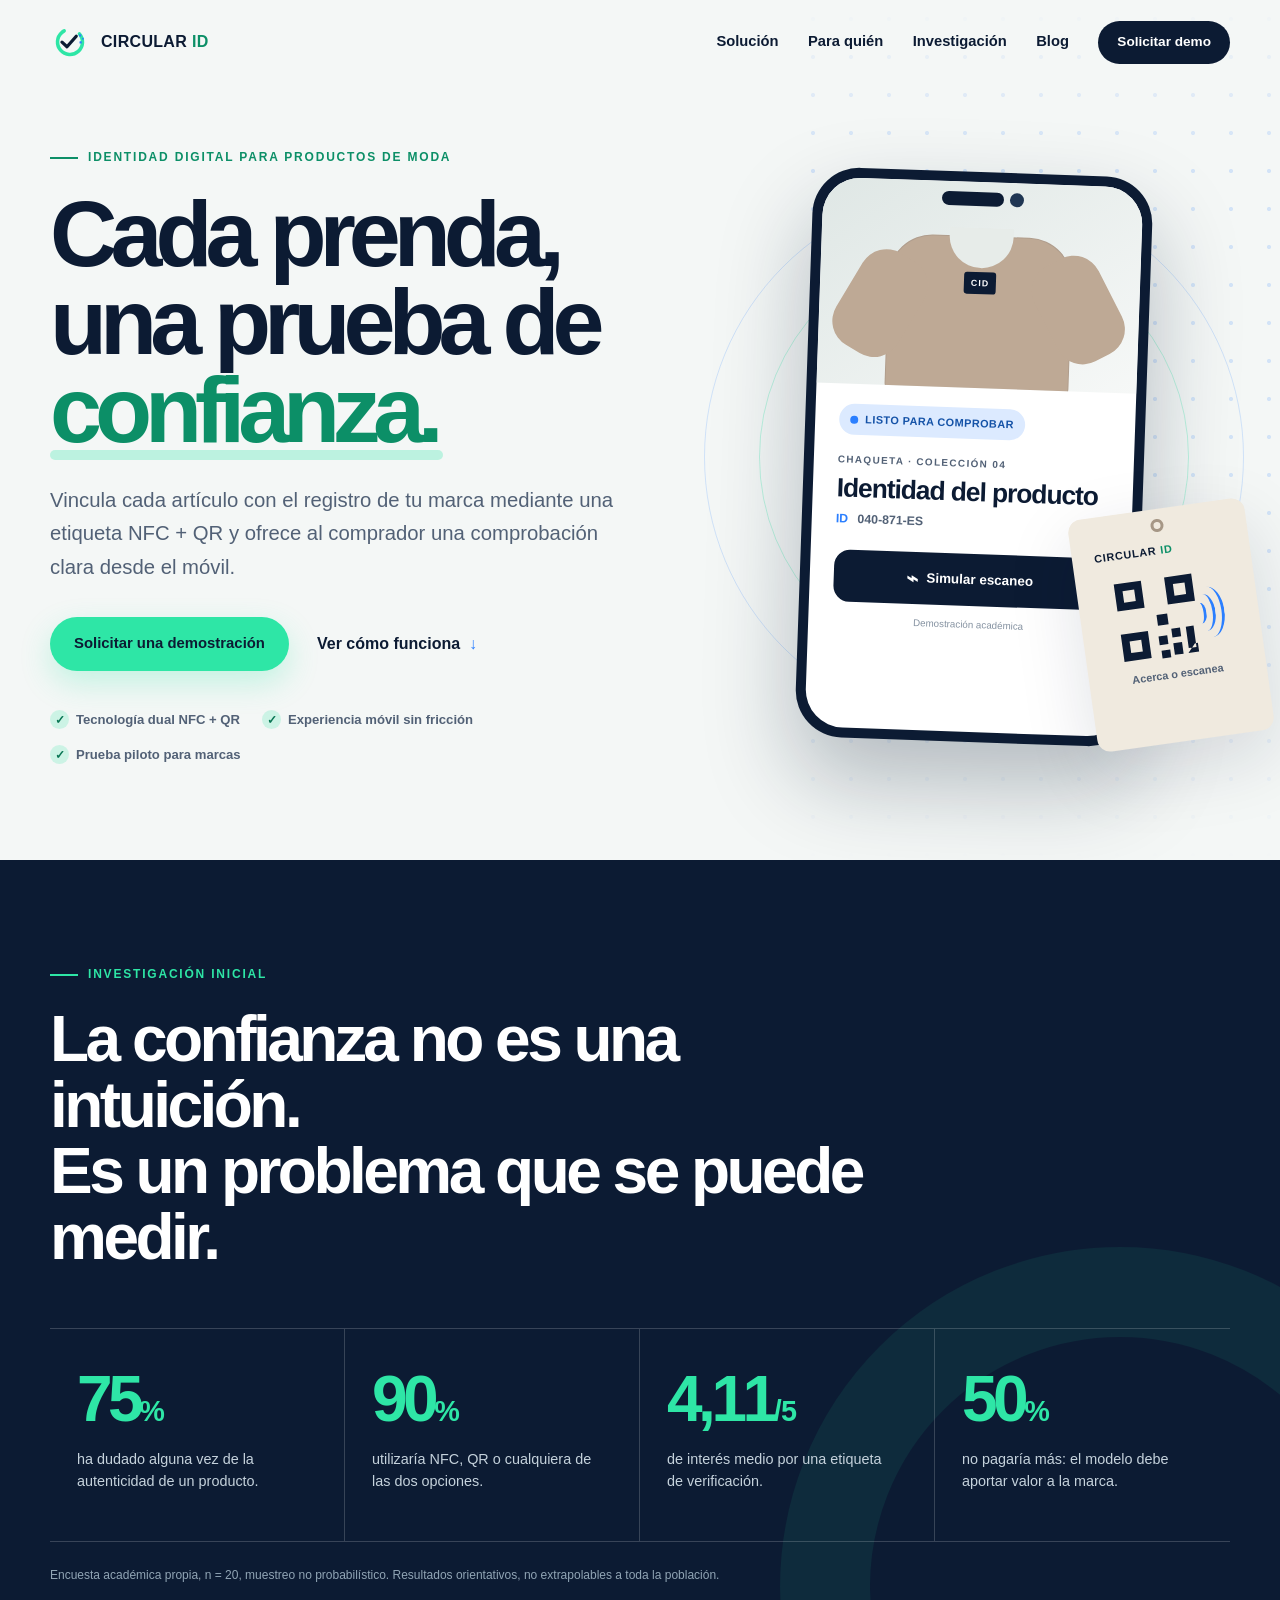
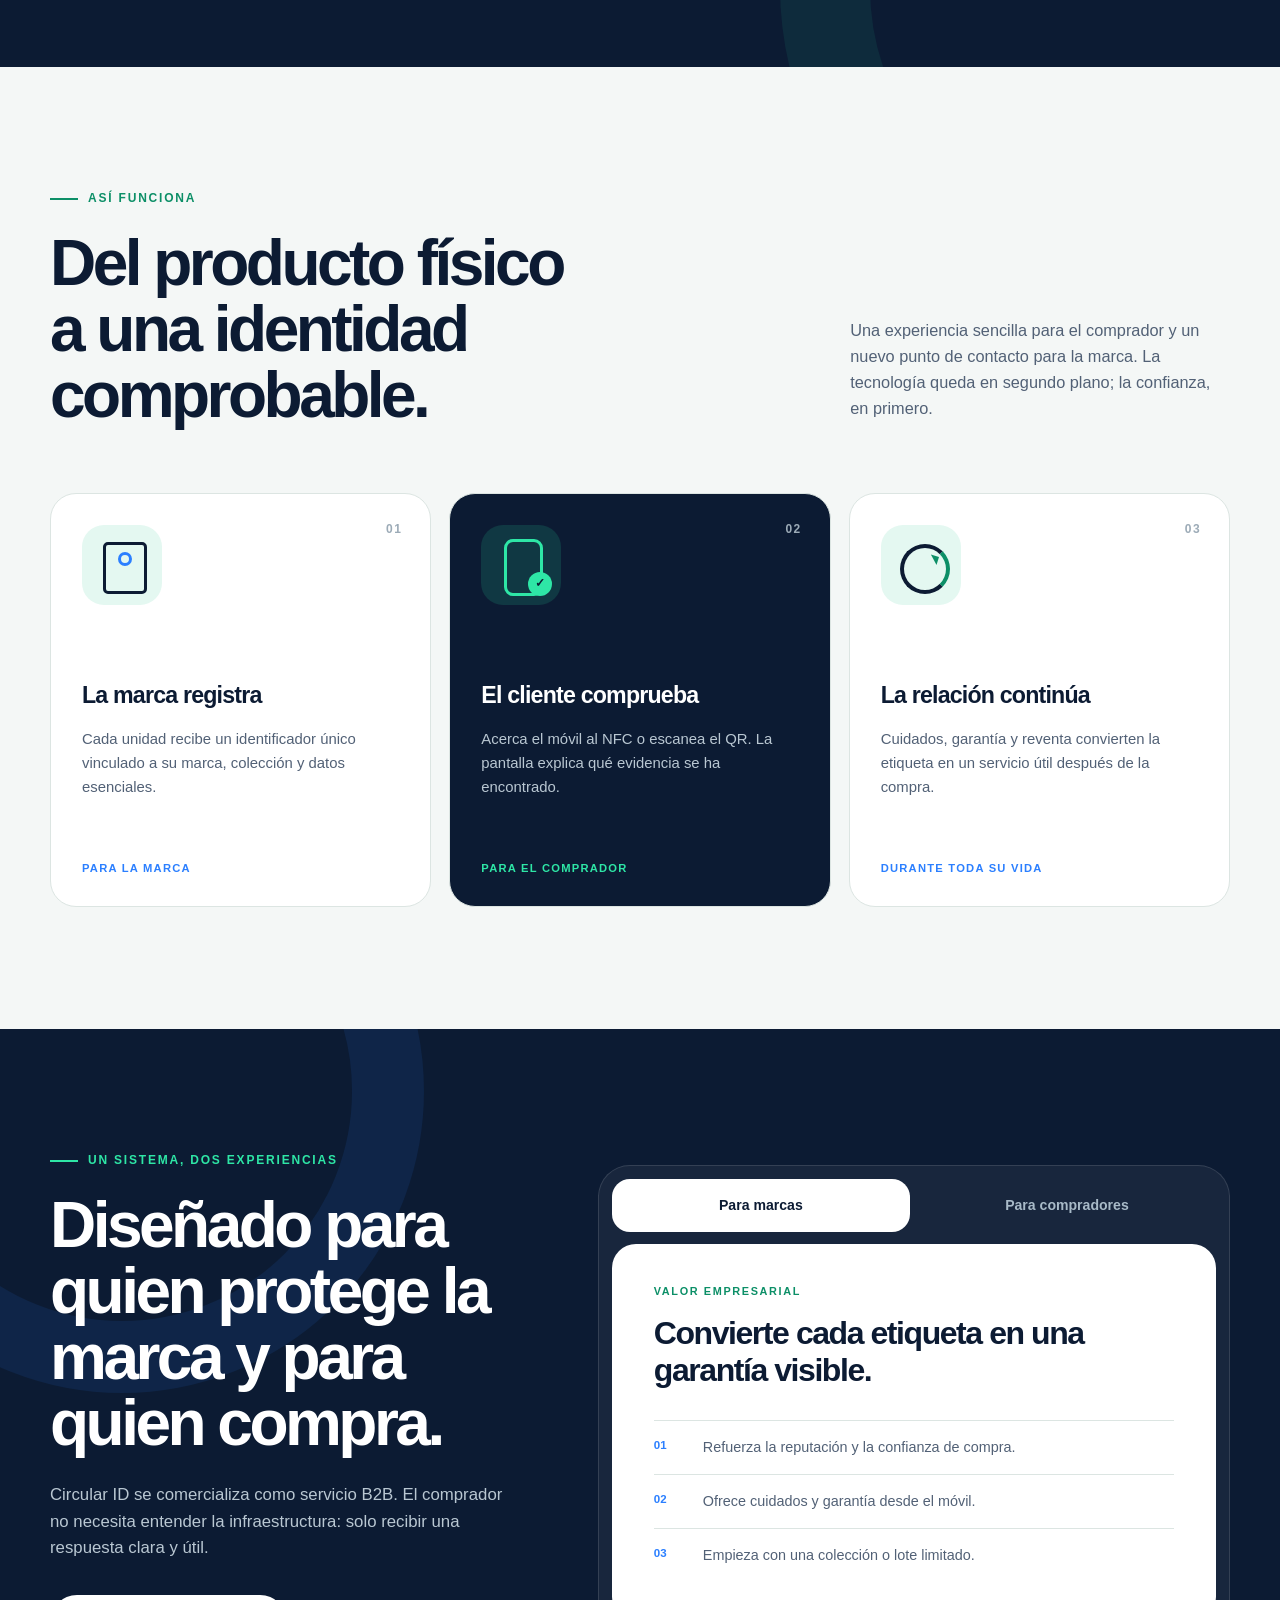
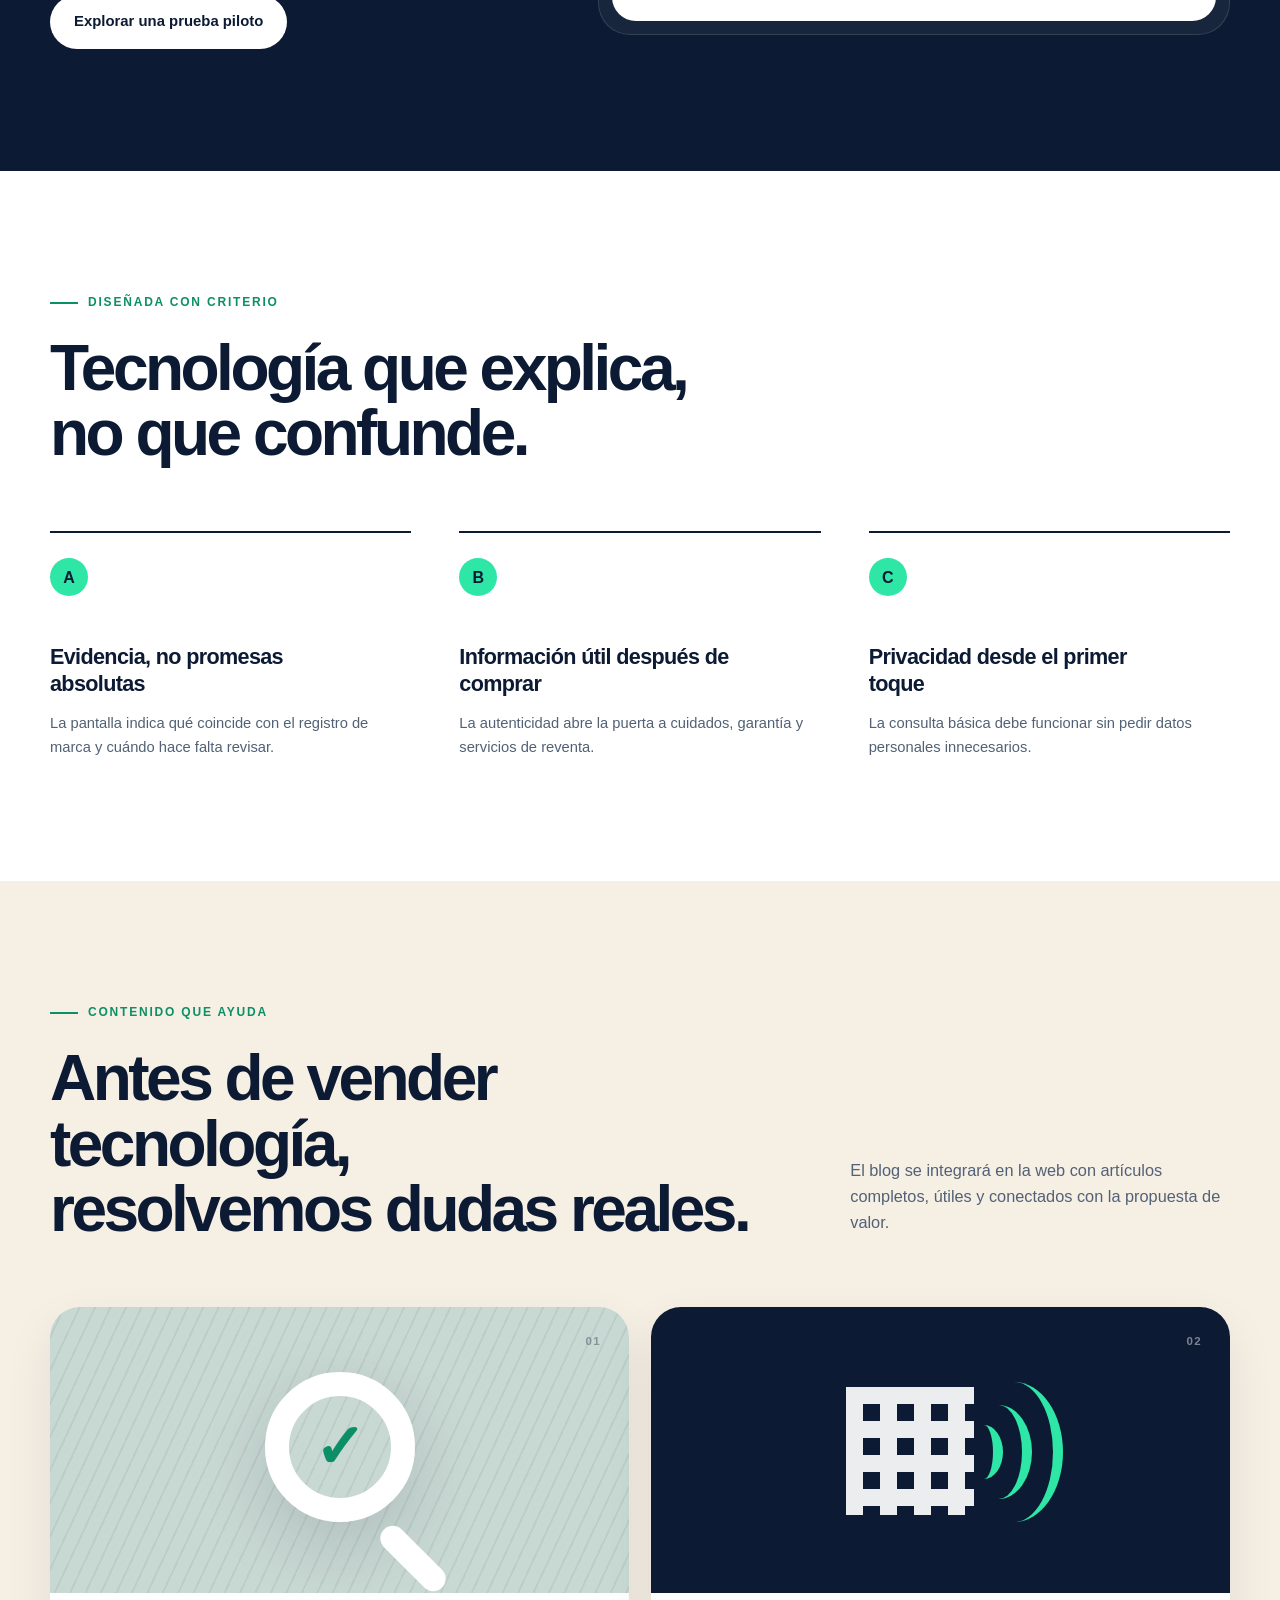
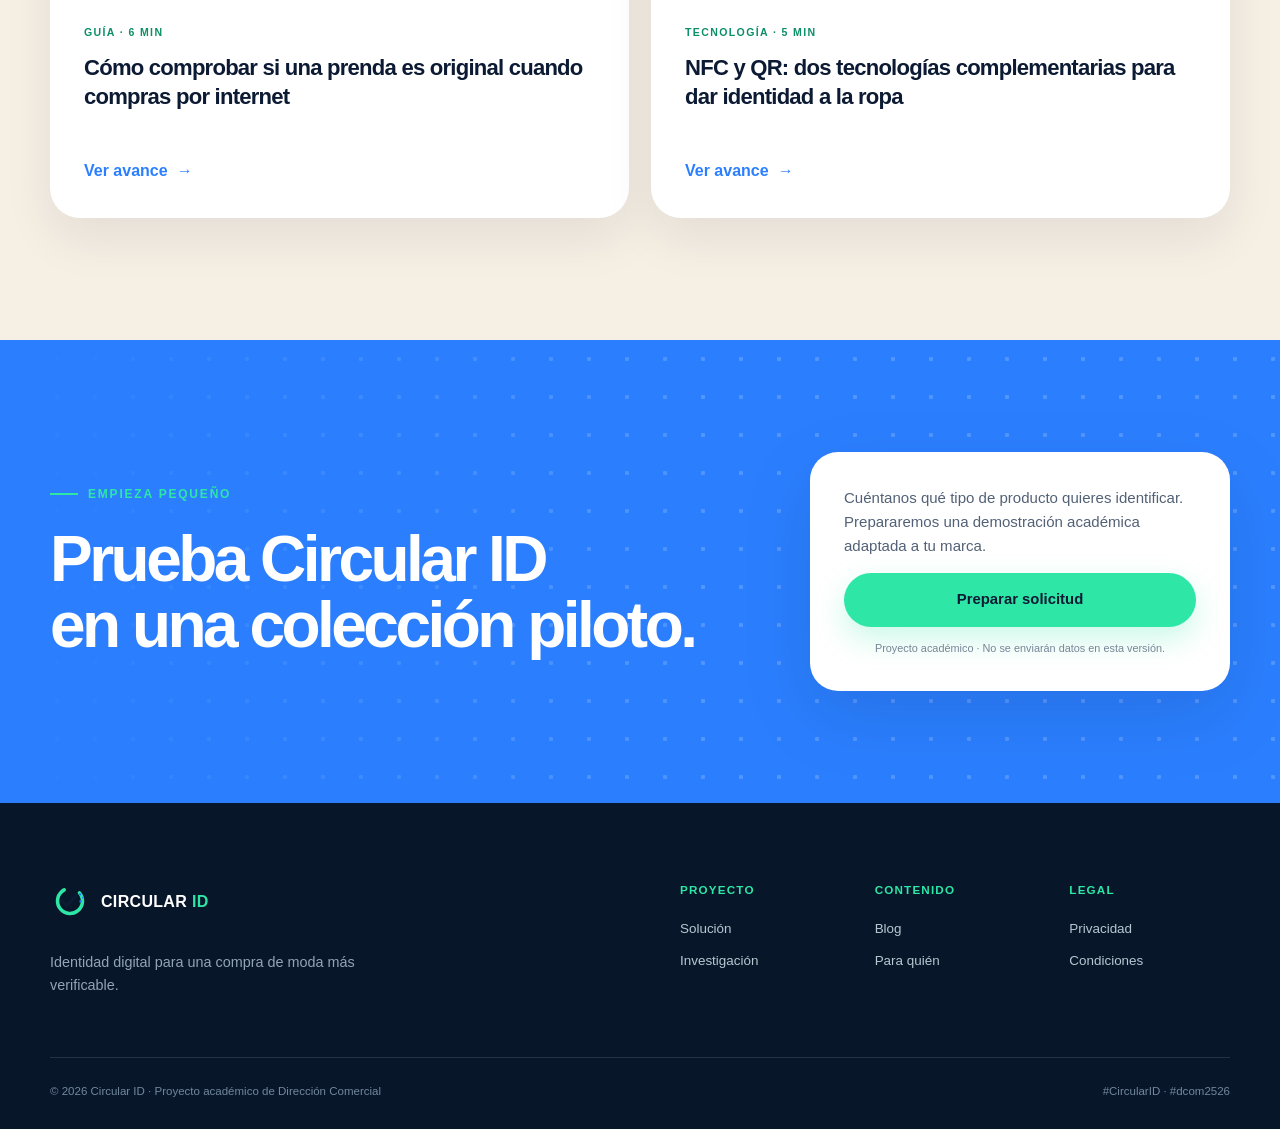
==== web/index.html @ 1c941f92 "Diseñar la primera portada responsive de Circular ID" ====
<!doctype html>
<html lang="es">
  <head>
    <meta charset="utf-8" />
    <meta name="viewport" content="width=device-width, initial-scale=1" />
    <meta
      name="description"
      content="Circular ID conecta cada prenda con el registro de su marca mediante una etiqueta NFC y QR. Una propuesta académica para verificar productos de moda."
    />
    <meta name="theme-color" content="#0c1b33" />
    <title>Circular ID | Cada prenda, una prueba de confianza</title>
    <script>document.documentElement.classList.add("has-js");</script>
    <link rel="icon" href="../assets/brand/simbolo-circular-id.svg" type="image/svg+xml" />
    <link rel="stylesheet" href="styles.css" />
    <script src="app.js" defer></script>
  </head>
  <body>
    <a class="skip-link" href="#contenido">Saltar al contenido</a>

    <header class="site-header" data-header>
      <div class="shell nav-shell">
        <a class="brand" href="#inicio" aria-label="Circular ID, volver al inicio">
          <img src="../assets/brand/simbolo-circular-id.svg" alt="" width="42" height="42" />
          <span class="brand-name">CIRCULAR <strong>ID</strong></span>
        </a>

        <button class="nav-toggle" type="button" aria-expanded="false" aria-controls="main-nav">
          <span class="sr-only">Abrir menú</span>
          <span></span><span></span><span></span>
        </button>

        <nav class="main-nav" id="main-nav" aria-label="Navegación principal">
          <a href="#solucion">Solución</a>
          <a href="#clientes">Para quién</a>
          <a href="#investigacion">Investigación</a>
          <a href="#blog">Blog</a>
          <a class="button button-small button-dark" href="#demo">Solicitar demo</a>
        </nav>
      </div>
    </header>

    <main id="contenido">
      <section class="hero" id="inicio">
        <div class="hero-grid"></div>
        <div class="shell hero-layout">
          <div class="hero-copy" data-reveal>
            <p class="eyebrow"><span></span> Identidad digital para productos de moda</p>
            <h1>Cada prenda,<br />una prueba de <em>confianza.</em></h1>
            <p class="hero-lead">
              Vincula cada artículo con el registro de tu marca mediante una etiqueta NFC + QR y ofrece al comprador una comprobación clara desde el móvil.
            </p>
            <div class="hero-actions">
              <a class="button button-primary" href="#demo">Solicitar una demostración</a>
              <a class="text-link" href="#solucion">Ver cómo funciona <span aria-hidden="true">↓</span></a>
            </div>
            <ul class="hero-points" aria-label="Ventajas principales">
              <li><span class="point-icon">✓</span> Tecnología dual NFC + QR</li>
              <li><span class="point-icon">✓</span> Experiencia móvil sin fricción</li>
              <li><span class="point-icon">✓</span> Prueba piloto para marcas</li>
            </ul>
          </div>

          <div class="hero-visual" data-reveal>
            <div class="orbit orbit-one"></div>
            <div class="orbit orbit-two"></div>

            <article class="phone" aria-label="Demostración de verificación de producto">
              <div class="phone-bar"><span></span><span></span></div>
              <div class="phone-screen">
                <div class="scan-state" data-scan-state="ready">
                  <div class="product-photo" aria-hidden="true">
                    <div class="shirt">
                      <span class="shirt-neck"></span>
                      <span class="shirt-label">CID</span>
                    </div>
                  </div>
                  <div class="status-pill"><i></i><span data-status-label>Listo para comprobar</span></div>
                  <p class="product-kicker">CHAQUETA · COLECCIÓN 04</p>
                  <h2>Identidad del producto</h2>
                  <div class="product-code"><span>ID</span> 040-871-ES</div>
                  <button class="scan-button" type="button" data-scan-button>
                    <span class="scan-icon" aria-hidden="true">⌁</span>
                    <span data-button-label>Simular escaneo</span>
                  </button>
                  <p class="demo-note">Demostración académica</p>
                </div>
              </div>
            </article>

            <div class="smart-tag" aria-hidden="true">
              <div class="tag-hole"></div>
              <div class="tag-brand">CIRCULAR <strong>ID</strong></div>
              <div class="tag-code">
                <svg viewBox="0 0 90 90" role="presentation">
                  <path d="M5 5h28v28H5zm8 8v12h12V13zm44-8h28v28H57zm8 8v12h12V13zM5 57h28v28H5zm8 8v12h12V65zm44-7h9v9h-9zm15 0h8v22h-8zm-15 15h9v12h-9zm14 12h11v-9H79zM44 42h11v11H44zm-1 22h9v9h-9zm1 15h9v8h-9z" />
                </svg>
                <div class="nfc-waves"><i></i><i></i><i></i></div>
              </div>
              <p>Acerca o escanea</p>
            </div>
          </div>
        </div>
      </section>

      <section class="evidence-strip" id="investigacion" aria-labelledby="evidence-title">
        <div class="shell">
          <div class="section-intro section-intro-light" data-reveal>
            <p class="eyebrow eyebrow-light"><span></span> Investigación inicial</p>
            <h2 id="evidence-title">La confianza no es una intuición.<br />Es un problema que se puede medir.</h2>
          </div>
          <div class="stat-grid">
            <article class="stat" data-reveal>
              <strong>75<span>%</span></strong>
              <p>ha dudado alguna vez de la autenticidad de un producto.</p>
            </article>
            <article class="stat" data-reveal>
              <strong>90<span>%</span></strong>
              <p>utilizaría NFC, QR o cualquiera de las dos opciones.</p>
            </article>
            <article class="stat" data-reveal>
              <strong>4,11<span>/5</span></strong>
              <p>de interés medio por una etiqueta de verificación.</p>
            </article>
            <article class="stat" data-reveal>
              <strong>50<span>%</span></strong>
              <p>no pagaría más: el modelo debe aportar valor a la marca.</p>
            </article>
          </div>
          <p class="research-note">
            Encuesta académica propia, n = 20, muestreo no probabilístico. Resultados orientativos, no extrapolables a toda la población.
          </p>
        </div>
      </section>

      <section class="section solution" id="solucion">
        <div class="shell">
          <div class="section-heading" data-reveal>
            <div>
              <p class="eyebrow"><span></span> Así funciona</p>
              <h2>Del producto físico<br />a una identidad comprobable.</h2>
            </div>
            <p>
              Una experiencia sencilla para el comprador y un nuevo punto de contacto para la marca. La tecnología queda en segundo plano; la confianza, en primero.
            </p>
          </div>

          <div class="steps">
            <article class="step-card" data-reveal>
              <div class="step-number">01</div>
              <div class="step-icon icon-label" aria-hidden="true"><i></i></div>
              <h3>La marca registra</h3>
              <p>Cada unidad recibe un identificador único vinculado a su marca, colección y datos esenciales.</p>
              <span class="step-audience">Para la marca</span>
            </article>
            <article class="step-card step-card-featured" data-reveal>
              <div class="step-number">02</div>
              <div class="step-icon icon-phone" aria-hidden="true"><i></i></div>
              <h3>El cliente comprueba</h3>
              <p>Acerca el móvil al NFC o escanea el QR. La pantalla explica qué evidencia se ha encontrado.</p>
              <span class="step-audience">Para el comprador</span>
            </article>
            <article class="step-card" data-reveal>
              <div class="step-number">03</div>
              <div class="step-icon icon-loop" aria-hidden="true"><i></i></div>
              <h3>La relación continúa</h3>
              <p>Cuidados, garantía y reventa convierten la etiqueta en un servicio útil después de la compra.</p>
              <span class="step-audience">Durante toda su vida</span>
            </article>
          </div>
        </div>
      </section>

      <section class="section audiences" id="clientes">
        <div class="shell audience-layout">
          <div class="audience-copy" data-reveal>
            <p class="eyebrow eyebrow-light"><span></span> Un sistema, dos experiencias</p>
            <h2>Diseñado para quien protege la marca y para quien compra.</h2>
            <p>
              Circular ID se comercializa como servicio B2B. El comprador no necesita entender la infraestructura: solo recibir una respuesta clara y útil.
            </p>
            <a class="button button-light" href="#demo">Explorar una prueba piloto</a>
          </div>

          <div class="audience-tabs" data-tabs data-reveal>
            <div class="tab-list" role="tablist" aria-label="Públicos de Circular ID">
              <button id="tab-brand" role="tab" aria-selected="true" aria-controls="panel-brand">Para marcas</button>
              <button id="tab-buyer" role="tab" aria-selected="false" aria-controls="panel-buyer">Para compradores</button>
            </div>
            <div class="tab-panel" id="panel-brand" role="tabpanel" aria-labelledby="tab-brand">
              <p class="panel-label">VALOR EMPRESARIAL</p>
              <h3>Convierte cada etiqueta en una garantía visible.</h3>
              <ul>
                <li><span>01</span> Refuerza la reputación y la confianza de compra.</li>
                <li><span>02</span> Ofrece cuidados y garantía desde el móvil.</li>
                <li><span>03</span> Empieza con una colección o lote limitado.</li>
              </ul>
            </div>
            <div class="tab-panel" id="panel-buyer" role="tabpanel" aria-labelledby="tab-buyer" hidden>
              <p class="panel-label">EXPERIENCIA DEL USUARIO</p>
              <h3>Comprueba antes de confiar.</h3>
              <ul>
                <li><span>01</span> Accede sin instalar una aplicación.</li>
                <li><span>02</span> Entiende qué registro se ha comprobado.</li>
                <li><span>03</span> Conserva cuidados y datos útiles del producto.</li>
              </ul>
            </div>
          </div>
        </div>
      </section>

      <section class="section principles">
        <div class="shell">
          <div class="section-heading compact" data-reveal>
            <div>
              <p class="eyebrow"><span></span> Diseñada con criterio</p>
              <h2>Tecnología que explica,<br />no que confunde.</h2>
            </div>
          </div>
          <div class="principle-grid">
            <article data-reveal>
              <div class="principle-mark">A</div>
              <h3>Evidencia, no promesas absolutas</h3>
              <p>La pantalla indica qué coincide con el registro de marca y cuándo hace falta revisar.</p>
            </article>
            <article data-reveal>
              <div class="principle-mark">B</div>
              <h3>Información útil después de comprar</h3>
              <p>La autenticidad abre la puerta a cuidados, garantía y servicios de reventa.</p>
            </article>
            <article data-reveal>
              <div class="principle-mark">C</div>
              <h3>Privacidad desde el primer toque</h3>
              <p>La consulta básica debe funcionar sin pedir datos personales innecesarios.</p>
            </article>
          </div>
        </div>
      </section>

      <section class="section blog-preview" id="blog">
        <div class="shell">
          <div class="section-heading" data-reveal>
            <div>
              <p class="eyebrow"><span></span> Contenido que ayuda</p>
              <h2>Antes de vender tecnología,<br />resolvemos dudas reales.</h2>
            </div>
            <p>El blog se integrará en la web con artículos completos, útiles y conectados con la propuesta de valor.</p>
          </div>

          <div class="article-grid">
            <article class="article-card article-card-one" data-reveal>
              <div class="article-art" aria-hidden="true">
                <div class="magnifier"></div>
                <div class="fabric-lines"></div>
                <span>01</span>
              </div>
              <div class="article-body">
                <p class="article-meta">GUÍA · 6 MIN</p>
                <h3>Cómo comprobar si una prenda es original cuando compras por internet</h3>
                <button class="article-link" type="button" data-coming-soon>Ver avance <span>→</span></button>
              </div>
            </article>
            <article class="article-card article-card-two" data-reveal>
              <div class="article-art" aria-hidden="true">
                <div class="nfc-rings"><i></i><i></i><i></i></div>
                <div class="mini-qr"></div>
                <span>02</span>
              </div>
              <div class="article-body">
                <p class="article-meta">TECNOLOGÍA · 5 MIN</p>
                <h3>NFC y QR: dos tecnologías complementarias para dar identidad a la ropa</h3>
                <button class="article-link" type="button" data-coming-soon>Ver avance <span>→</span></button>
              </div>
            </article>
          </div>
        </div>
      </section>

      <section class="cta-section" id="demo">
        <div class="cta-pattern"></div>
        <div class="shell cta-layout">
          <div data-reveal>
            <p class="eyebrow eyebrow-light"><span></span> Empieza pequeño</p>
            <h2>Prueba Circular ID<br />en una colección piloto.</h2>
          </div>
          <div class="cta-card" data-reveal>
            <p>Cuéntanos qué tipo de producto quieres identificar. Prepararemos una demostración académica adaptada a tu marca.</p>
            <button class="button button-primary button-full" type="button" data-demo-button>Preparar solicitud</button>
            <small>Proyecto académico · No se enviarán datos en esta versión.</small>
          </div>
        </div>
      </section>
    </main>

    <footer class="site-footer">
      <div class="shell footer-top">
        <div>
          <a class="brand brand-footer" href="#inicio">
            <img src="../assets/brand/simbolo-circular-id.svg" alt="" width="42" height="42" />
            <span class="brand-name">CIRCULAR <strong>ID</strong></span>
          </a>
          <p>Identidad digital para una compra de moda más verificable.</p>
        </div>
        <div class="footer-nav">
          <div><strong>Proyecto</strong><a href="#solucion">Solución</a><a href="#investigacion">Investigación</a></div>
          <div><strong>Contenido</strong><a href="#blog">Blog</a><a href="#clientes">Para quién</a></div>
          <div><strong>Legal</strong><button type="button" data-coming-soon>Privacidad</button><button type="button" data-coming-soon>Condiciones</button></div>
        </div>
      </div>
      <div class="shell footer-bottom">
        <span>© 2026 Circular ID · Proyecto académico de Dirección Comercial</span>
        <span>#CircularID · #dcom2526</span>
      </div>
    </footer>

    <div class="toast" role="status" aria-live="polite" data-toast></div>
  </body>
</html>
---- web/styles.css ----
:root {
  --ink: #0c1b33;
  --ink-soft: #142744;
  --mint: #2ee6a6;
  --mint-dark: #0c8f67;
  --blue: #2b7fff;
  --blue-soft: #dceaff;
  --cloud: #f4f7f6;
  --white: #ffffff;
  --slate: #526176;
  --line: #dce5e2;
  --warm: #f6efe4;
  --radius-md: 26px;
  --shadow: 0 24px 70px rgba(12, 27, 51, 0.13);
  --shell: min(1180px, calc(100% - 40px));
}

* { box-sizing: border-box; }
html { scroll-behavior: smooth; }

body {
  margin: 0;
  background: var(--cloud);
  color: var(--ink);
  font-family: Inter, "Avenir Next", "Segoe UI", Arial, sans-serif;
  font-size: 16px;
  line-height: 1.6;
  -webkit-font-smoothing: antialiased;
}

body.nav-open { overflow: hidden; }
button, a { font: inherit; }
a { color: inherit; text-decoration: none; }
button { color: inherit; }
img, svg { display: block; max-width: 100%; }
h1, h2, h3, p { margin-top: 0; }

h1, h2, h3, .brand-name, .button {
  font-family: Manrope, "Avenir Next", "Segoe UI", Arial, sans-serif;
}

h2 {
  font-size: clamp(2.35rem, 5vw, 4.35rem);
  line-height: 1.03;
  letter-spacing: -0.055em;
}

.shell { width: var(--shell); margin-inline: auto; }

.sr-only {
  position: absolute;
  width: 1px;
  height: 1px;
  padding: 0;
  margin: -1px;
  overflow: hidden;
  clip: rect(0, 0, 0, 0);
  white-space: nowrap;
  border: 0;
}

.skip-link {
  position: fixed;
  z-index: 1000;
  left: 18px;
  top: 12px;
  transform: translateY(-160%);
  padding: 10px 16px;
  border-radius: 12px;
  background: var(--white);
  color: var(--ink);
  font-weight: 800;
  transition: transform 0.2s ease;
}

.skip-link:focus { transform: translateY(0); }

.site-header {
  position: fixed;
  z-index: 100;
  inset: 0 0 auto;
  transition: background 0.25s ease, box-shadow 0.25s ease;
}

.site-header.is-scrolled {
  background: rgba(244, 247, 246, 0.92);
  box-shadow: 0 1px 0 rgba(12, 27, 51, 0.08);
  backdrop-filter: blur(18px);
}

.nav-shell {
  min-height: 84px;
  display: flex;
  align-items: center;
  justify-content: space-between;
  gap: 30px;
}

.brand {
  display: inline-flex;
  align-items: center;
  gap: 11px;
  white-space: nowrap;
}

.brand img { width: 40px; height: 40px; }

.brand-name {
  font-size: 1rem;
  font-weight: 850;
  letter-spacing: 0.02em;
}

.brand-name strong { color: var(--mint-dark); }

.main-nav {
  display: flex;
  align-items: center;
  gap: clamp(18px, 2.3vw, 34px);
}

.main-nav > a:not(.button) {
  position: relative;
  font-size: 0.92rem;
  font-weight: 650;
}

.main-nav > a:not(.button)::after {
  content: "";
  position: absolute;
  left: 0;
  right: 100%;
  bottom: -7px;
  height: 2px;
  background: var(--mint-dark);
  transition: right 0.2s ease;
}

.main-nav > a:not(.button):hover::after,
.main-nav > a:not(.button):focus-visible::after { right: 0; }

.nav-toggle {
  display: none;
  width: 44px;
  height: 44px;
  padding: 11px;
  border: 0;
  border-radius: 50%;
  background: var(--ink);
  cursor: pointer;
}

.nav-toggle span:not(.sr-only) {
  display: block;
  width: 100%;
  height: 2px;
  margin-block: 4px;
  background: var(--white);
  transition: transform 0.2s ease, opacity 0.2s ease;
}

.button {
  display: inline-flex;
  min-height: 54px;
  align-items: center;
  justify-content: center;
  border: 0;
  border-radius: 999px;
  padding: 0 24px;
  font-size: 0.93rem;
  font-weight: 800;
  cursor: pointer;
  transition: transform 0.2s ease, box-shadow 0.2s ease, background 0.2s ease;
}

.button:hover, .button:focus-visible { transform: translateY(-2px); }
.button-small { min-height: 43px; padding-inline: 19px; font-size: 0.85rem; }
.button-dark { background: var(--ink); color: var(--white); }

.button-primary {
  background: var(--mint);
  color: var(--ink);
  box-shadow: 0 12px 30px rgba(46, 230, 166, 0.25);
}

.button-light { background: var(--white); color: var(--ink); }
.button-full { width: 100%; }

.hero {
  position: relative;
  min-height: 860px;
  overflow: hidden;
  padding: 148px 0 88px;
  background: var(--cloud);
}

.hero-grid {
  position: absolute;
  inset: 0 0 0 62%;
  background-image: radial-gradient(circle, rgba(43, 127, 255, 0.16) 2px, transparent 2.2px);
  background-size: 38px 38px;
  mask-image: linear-gradient(to bottom, transparent, black 18%, black 68%, transparent);
}

.hero-layout {
  position: relative;
  display: grid;
  grid-template-columns: 1.05fr 0.95fr;
  align-items: center;
  gap: clamp(50px, 8vw, 108px);
}

.eyebrow {
  display: flex;
  align-items: center;
  gap: 10px;
  margin-bottom: 23px;
  color: var(--mint-dark);
  font-size: 0.75rem;
  font-weight: 850;
  letter-spacing: 0.15em;
  text-transform: uppercase;
}

.eyebrow span { width: 28px; height: 2px; background: currentColor; }
.eyebrow-light { color: var(--mint); }

.hero h1 {
  margin-bottom: 30px;
  font-size: clamp(3.3rem, 7.3vw, 6.3rem);
  line-height: 0.94;
  letter-spacing: -0.075em;
}

.hero h1 em { position: relative; color: var(--mint-dark); font-style: normal; }

.hero h1 em::after {
  content: "";
  position: absolute;
  left: 0;
  right: -6px;
  bottom: 2px;
  height: 10px;
  border-radius: 9px;
  background: var(--mint);
  opacity: 0.28;
  z-index: -1;
}

.hero-lead {
  max-width: 620px;
  margin-bottom: 33px;
  color: var(--slate);
  font-size: clamp(1.08rem, 2vw, 1.27rem);
  line-height: 1.65;
}

.hero-actions {
  display: flex;
  align-items: center;
  gap: 28px;
  margin-bottom: 38px;
}

.text-link { display: inline-flex; align-items: center; gap: 9px; font-weight: 780; }
.text-link span { color: var(--blue); }

.hero-points {
  display: flex;
  flex-wrap: wrap;
  gap: 14px 22px;
  padding: 0;
  margin: 0;
  list-style: none;
  color: var(--slate);
  font-size: 0.82rem;
  font-weight: 650;
}

.hero-points li { display: inline-flex; align-items: center; gap: 7px; }

.point-icon {
  display: inline-grid;
  width: 19px;
  height: 19px;
  place-items: center;
  border-radius: 50%;
  background: rgba(46, 230, 166, 0.2);
  color: #087553;
  font-size: 0.72rem;
}

.hero-visual {
  position: relative;
  min-height: 610px;
  display: grid;
  place-items: center;
}

.orbit { position: absolute; border: 1px solid rgba(43, 127, 255, 0.18); border-radius: 50%; }
.orbit-one { width: 540px; height: 540px; }
.orbit-two { width: 430px; height: 430px; border-color: rgba(46, 230, 166, 0.28); }

.phone {
  position: relative;
  z-index: 3;
  width: min(340px, 76vw);
  min-height: 570px;
  padding: 10px;
  border-radius: 47px;
  background: var(--ink);
  box-shadow: 0 42px 90px rgba(12, 27, 51, 0.28);
  transform: rotate(2deg);
}

.phone-bar {
  position: absolute;
  z-index: 4;
  top: 20px;
  left: 50%;
  display: flex;
  gap: 6px;
  transform: translateX(-50%);
}

.phone-bar span:first-child { width: 62px; height: 14px; border-radius: 12px; background: var(--ink); }
.phone-bar span:last-child { width: 14px; height: 14px; border-radius: 50%; background: #203653; }
.phone-screen { min-height: 550px; overflow: hidden; border-radius: 38px; background: var(--white); }
.scan-state { padding: 42px 24px 20px; }

.product-photo {
  height: 206px;
  display: grid;
  place-items: center;
  margin: -42px -24px 20px;
  overflow: hidden;
  background: linear-gradient(145deg, #dfe7e5, #f6f8f7);
}

.shirt {
  position: relative;
  width: 184px;
  height: 162px;
  margin-top: 54px;
  border-radius: 44px 44px 12px 12px;
  background: #bea995;
  box-shadow: inset 0 0 0 1px rgba(12, 27, 51, 0.08);
}

.shirt::before, .shirt::after {
  content: "";
  position: absolute;
  top: 17px;
  width: 72px;
  height: 107px;
  border-radius: 28px;
  background: #bea995;
}

.shirt::before { left: -43px; transform: rotate(29deg); }
.shirt::after { right: -43px; transform: rotate(-29deg); }

.shirt-neck {
  position: absolute;
  z-index: 2;
  top: -8px;
  left: 50%;
  width: 64px;
  height: 40px;
  border-radius: 0 0 34px 34px;
  background: #e7ece9;
  transform: translateX(-50%);
}

.shirt-label {
  position: absolute;
  z-index: 3;
  top: 36px;
  left: 50%;
  padding: 4px 7px;
  border-radius: 3px;
  background: var(--ink);
  color: var(--white);
  font-size: 0.55rem;
  font-weight: 900;
  letter-spacing: 0.12em;
  transform: translateX(-50%);
}

.status-pill {
  width: max-content;
  display: flex;
  align-items: center;
  gap: 7px;
  margin-bottom: 17px;
  padding: 7px 11px;
  border-radius: 999px;
  background: var(--blue-soft);
  color: #1452a7;
  font-size: 0.68rem;
  font-weight: 850;
  letter-spacing: 0.04em;
  text-transform: uppercase;
}

.status-pill i { width: 8px; height: 8px; border-radius: 50%; background: var(--blue); }
.scan-state[data-scan-state="scanning"] .status-pill i { animation: pulse 0.8s ease infinite; }
.scan-state[data-scan-state="verified"] .status-pill { background: #d9f9ed; color: #087553; }
.scan-state[data-scan-state="verified"] .status-pill i { background: #18b980; }

.product-kicker { margin-bottom: 7px; color: var(--slate); font-size: 0.62rem; font-weight: 800; letter-spacing: 0.14em; }
.scan-state h2 { margin-bottom: 8px; font-size: 1.65rem; letter-spacing: -0.04em; }
.product-code { margin-bottom: 20px; color: var(--slate); font-size: 0.77rem; font-weight: 700; }
.product-code span { margin-right: 6px; color: var(--blue); font-weight: 900; }

.scan-button {
  width: 100%;
  min-height: 52px;
  display: flex;
  align-items: center;
  justify-content: center;
  gap: 8px;
  border: 0;
  border-radius: 16px;
  background: var(--ink);
  color: var(--white);
  font-size: 0.84rem;
  font-weight: 800;
  cursor: pointer;
}

.scan-state[data-scan-state="verified"] .scan-button { background: var(--mint); color: var(--ink); }
.scan-icon { font-size: 1.25rem; }
.demo-note { margin: 11px 0 0; color: #8592a1; font-size: 0.61rem; text-align: center; }

.smart-tag {
  position: absolute;
  z-index: 5;
  right: -30px;
  bottom: 20px;
  width: 178px;
  min-height: 234px;
  padding: 33px 22px 17px;
  border-radius: 13px;
  background: #f0eadf;
  box-shadow: var(--shadow);
  transform: rotate(-8deg);
}

.tag-hole {
  position: absolute;
  top: 10px;
  left: 50%;
  width: 13px;
  height: 13px;
  border: 3px solid #a69786;
  border-radius: 50%;
  transform: translateX(-50%);
}

.tag-brand { margin-bottom: 14px; font-family: Manrope, "Avenir Next", sans-serif; font-size: 0.68rem; font-weight: 900; letter-spacing: 0.07em; }
.tag-brand strong { color: var(--mint-dark); }
.tag-code { position: relative; width: 112px; margin-inline: auto; }
.tag-code svg { width: 88px; fill: var(--ink); }

.nfc-waves { position: absolute; top: 20px; right: 0; width: 31px; height: 51px; }
.nfc-waves i { position: absolute; inset-block: 0; left: 0; border-right: 3px solid var(--blue); border-radius: 50%; }
.nfc-waves i:nth-child(1) { width: 12px; inset-block: 15px; }
.nfc-waves i:nth-child(2) { width: 21px; inset-block: 7px; }
.nfc-waves i:nth-child(3) { width: 30px; }
.smart-tag p { margin: 6px 0 0; color: var(--slate); font-size: 0.68rem; font-weight: 750; text-align: center; }

.evidence-strip {
  position: relative;
  padding: 105px 0 82px;
  overflow: hidden;
  background: var(--ink);
  color: var(--white);
}

.evidence-strip::after {
  content: "";
  position: absolute;
  width: 500px;
  height: 500px;
  right: -180px;
  bottom: -260px;
  border: 90px solid rgba(46, 230, 166, 0.08);
  border-radius: 50%;
}

.section-intro { max-width: 850px; }
.section-intro h2 { margin-bottom: 57px; }

.stat-grid {
  position: relative;
  z-index: 1;
  display: grid;
  grid-template-columns: repeat(4, 1fr);
  border-top: 1px solid rgba(255, 255, 255, 0.18);
  border-bottom: 1px solid rgba(255, 255, 255, 0.18);
}

.stat { min-height: 212px; padding: 38px 27px 32px; border-right: 1px solid rgba(255, 255, 255, 0.18); }
.stat:last-child { border-right: 0; }

.stat strong {
  display: block;
  margin-bottom: 17px;
  color: var(--mint);
  font-family: Manrope, "Avenir Next", sans-serif;
  font-size: clamp(2.9rem, 5vw, 4.7rem);
  line-height: 1;
  letter-spacing: -0.07em;
}

.stat strong span { font-size: 0.45em; letter-spacing: -0.02em; }
.stat p { max-width: 225px; margin: 0; color: #c5d2dc; font-size: 0.9rem; line-height: 1.55; }
.research-note { position: relative; z-index: 1; margin: 24px 0 0; color: #91a5b5; font-size: 0.75rem; }

.section { padding: 122px 0; }

.section-heading {
  display: grid;
  grid-template-columns: 1.25fr 0.65fr;
  align-items: end;
  gap: 70px;
  margin-bottom: 64px;
}

.section-heading h2 { margin-bottom: 0; }
.section-heading > p { margin-bottom: 8px; color: var(--slate); font-size: 1.02rem; }
.section-heading.compact { grid-template-columns: 1fr; }
.steps { display: grid; grid-template-columns: repeat(3, 1fr); gap: 18px; }

.step-card {
  position: relative;
  min-height: 414px;
  padding: 31px;
  border: 1px solid var(--line);
  border-radius: var(--radius-md);
  background: var(--white);
  transition: transform 0.25s ease, box-shadow 0.25s ease;
}

.step-card:hover { transform: translateY(-6px); box-shadow: var(--shadow); }
.step-card-featured { background: var(--ink); color: var(--white); }
.step-number { position: absolute; top: 26px; right: 28px; color: #9cabb7; font-size: 0.75rem; font-weight: 850; letter-spacing: 0.12em; }

.step-icon {
  position: relative;
  width: 80px;
  height: 80px;
  margin-bottom: 72px;
  border-radius: 22px;
  background: #e4f8f1;
}

.step-card-featured .step-icon { background: rgba(46, 230, 166, 0.14); }

.icon-label::before {
  content: "";
  position: absolute;
  width: 38px;
  height: 46px;
  left: 21px;
  top: 17px;
  border: 3px solid var(--ink);
  border-radius: 5px;
}

.icon-label::after {
  content: "";
  position: absolute;
  width: 8px;
  height: 8px;
  top: 27px;
  left: 36px;
  border: 3px solid var(--blue);
  border-radius: 50%;
}

.icon-phone::before {
  content: "";
  position: absolute;
  width: 33px;
  height: 51px;
  left: 23px;
  top: 14px;
  border: 3px solid var(--mint);
  border-radius: 9px;
}

.icon-phone::after {
  content: "✓";
  position: absolute;
  width: 24px;
  height: 24px;
  right: 9px;
  bottom: 9px;
  display: grid;
  place-items: center;
  border-radius: 50%;
  background: var(--mint);
  color: var(--ink);
  font-size: 0.75rem;
  font-weight: 900;
}

.icon-loop::before {
  content: "";
  position: absolute;
  width: 42px;
  height: 42px;
  left: 19px;
  top: 19px;
  border: 4px solid var(--ink);
  border-right-color: var(--mint-dark);
  border-radius: 50%;
}

.icon-loop::after {
  content: "";
  position: absolute;
  right: 16px;
  top: 26px;
  border: 6px solid transparent;
  border-left-color: var(--mint-dark);
  transform: rotate(-28deg);
}

.step-card h3 { margin-bottom: 14px; font-size: 1.45rem; letter-spacing: -0.035em; }
.step-card p { margin-bottom: 27px; color: var(--slate); font-size: 0.93rem; }
.step-card-featured p { color: #b9c7d2; }

.step-audience {
  position: absolute;
  left: 31px;
  bottom: 28px;
  color: var(--blue);
  font-size: 0.7rem;
  font-weight: 850;
  letter-spacing: 0.11em;
  text-transform: uppercase;
}

.step-card-featured .step-audience { color: var(--mint); }

.audiences { position: relative; overflow: hidden; background: var(--ink); color: var(--white); }

.audiences::before {
  content: "";
  position: absolute;
  width: 460px;
  height: 460px;
  top: -240px;
  left: -180px;
  border: 72px solid rgba(43, 127, 255, 0.1);
  border-radius: 50%;
}

.audience-layout {
  position: relative;
  display: grid;
  grid-template-columns: 0.84fr 1.16fr;
  align-items: center;
  gap: 90px;
}

.audience-copy h2 { margin-bottom: 25px; }
.audience-copy > p:not(.eyebrow) { margin-bottom: 33px; color: #b9c7d2; font-size: 1.05rem; }

.audience-tabs {
  padding: 13px;
  border: 1px solid rgba(255, 255, 255, 0.12);
  border-radius: 32px;
  background: rgba(255, 255, 255, 0.05);
}

.tab-list { display: grid; grid-template-columns: 1fr 1fr; gap: 8px; margin-bottom: 12px; }

.tab-list button {
  min-height: 53px;
  border: 0;
  border-radius: 18px;
  background: transparent;
  color: #a8bac8;
  font-size: 0.88rem;
  font-weight: 800;
  cursor: pointer;
}

.tab-list button[aria-selected="true"] { background: var(--white); color: var(--ink); }

.tab-panel {
  min-height: 375px;
  padding: 39px 42px;
  border-radius: 24px;
  background: var(--white);
  color: var(--ink);
}

.panel-label { margin-bottom: 15px; color: var(--mint-dark); font-size: 0.68rem; font-weight: 850; letter-spacing: 0.15em; }
.tab-panel h3 { max-width: 430px; margin-bottom: 31px; font-size: 2rem; line-height: 1.15; letter-spacing: -0.045em; }
.tab-panel ul { padding: 0; margin: 0; list-style: none; }

.tab-panel li {
  display: grid;
  grid-template-columns: 36px 1fr;
  gap: 13px;
  padding: 15px 0;
  border-top: 1px solid var(--line);
  color: var(--slate);
  font-size: 0.9rem;
}

.tab-panel li span { color: var(--blue); font-size: 0.72rem; font-weight: 850; }
.principles { background: var(--white); }
.principle-grid { display: grid; grid-template-columns: repeat(3, 1fr); gap: 48px; }
.principle-grid article { padding-top: 25px; border-top: 2px solid var(--ink); }

.principle-mark {
  width: 38px;
  height: 38px;
  display: grid;
  place-items: center;
  margin-bottom: 48px;
  border-radius: 50%;
  background: var(--mint);
  font-weight: 900;
}

.principle-grid h3 { max-width: 290px; margin-bottom: 14px; font-size: 1.35rem; line-height: 1.25; letter-spacing: -0.03em; }
.principle-grid p { margin: 0; color: var(--slate); font-size: 0.92rem; }
.blog-preview { background: var(--warm); }
.article-grid { display: grid; grid-template-columns: 1fr 1fr; gap: 22px; }

.article-card {
  overflow: hidden;
  border-radius: 30px;
  background: var(--white);
  box-shadow: 0 20px 50px rgba(12, 27, 51, 0.08);
}

.article-art { position: relative; height: 286px; overflow: hidden; }
.article-art > span { position: absolute; top: 25px; right: 28px; color: rgba(12, 27, 51, 0.36); font-size: 0.72rem; font-weight: 900; letter-spacing: 0.12em; }
.article-card-one .article-art { background: #c8d8d2; }

.fabric-lines {
  position: absolute;
  inset: 0;
  background-image: repeating-linear-gradient(115deg, transparent 0 12px, rgba(12, 27, 51, 0.06) 12px 14px);
}

.magnifier {
  position: absolute;
  z-index: 2;
  width: 150px;
  height: 150px;
  left: 50%;
  top: 49%;
  border: 24px solid var(--white);
  border-radius: 50%;
  transform: translate(-50%, -50%);
  box-shadow: var(--shadow);
}

.magnifier::before {
  content: "✓";
  position: absolute;
  inset: 0;
  display: grid;
  place-items: center;
  color: var(--mint-dark);
  font-size: 3.8rem;
  font-weight: 900;
}

.magnifier::after {
  content: "";
  position: absolute;
  width: 82px;
  height: 25px;
  right: -75px;
  bottom: -44px;
  border-radius: 18px;
  background: var(--white);
  transform: rotate(45deg);
  transform-origin: left center;
}

.article-card-two .article-art { background: var(--ink); }
.article-card-two .article-art > span { color: rgba(255, 255, 255, 0.46); }

.mini-qr {
  position: absolute;
  width: 128px;
  height: 128px;
  left: calc(50% - 95px);
  top: 80px;
  background:
    linear-gradient(90deg, var(--white) 17px, transparent 17px) 0 0 / 34px 34px,
    linear-gradient(var(--white) 17px, transparent 17px) 0 0 / 34px 34px;
  opacity: 0.92;
}

.nfc-rings { position: absolute; z-index: 2; left: calc(50% + 24px); top: 75px; width: 100px; height: 140px; }
.nfc-rings i { position: absolute; inset-block: 0; left: 0; border-right: 10px solid var(--mint); border-radius: 50%; }
.nfc-rings i:nth-child(1) { width: 38px; inset-block: 43px; }
.nfc-rings i:nth-child(2) { width: 67px; inset-block: 23px; }
.nfc-rings i:nth-child(3) { width: 98px; }
.article-body { padding: 31px 34px 34px; }
.article-meta { margin-bottom: 13px; color: var(--mint-dark); font-size: 0.66rem; font-weight: 850; letter-spacing: 0.13em; }
.article-body h3 { min-height: 76px; margin-bottom: 28px; font-size: 1.38rem; line-height: 1.3; letter-spacing: -0.035em; }

.article-link {
  display: inline-flex;
  align-items: center;
  gap: 9px;
  padding: 0;
  border: 0;
  background: transparent;
  color: var(--blue);
  font-weight: 800;
  cursor: pointer;
}

.cta-section { position: relative; overflow: hidden; padding: 112px 0; background: var(--blue); color: var(--white); }

.cta-pattern {
  position: absolute;
  inset: 0;
  background-image: radial-gradient(circle, rgba(255, 255, 255, 0.18) 2px, transparent 2.4px);
  background-size: 38px 38px;
  mask-image: linear-gradient(90deg, transparent, black 55%, black);
}

.cta-layout { position: relative; display: grid; grid-template-columns: 1.1fr 0.7fr; align-items: center; gap: 100px; }
.cta-layout h2 { margin: 0; }
.cta-card { padding: 34px; border-radius: 28px; background: var(--white); color: var(--ink); box-shadow: var(--shadow); }
.cta-card p { color: var(--slate); font-size: 0.94rem; }
.cta-card small { display: block; margin-top: 13px; color: #768597; font-size: 0.68rem; text-align: center; }

.site-footer { padding: 78px 0 28px; background: #08162a; color: var(--white); }
.footer-top { display: grid; grid-template-columns: 1fr 1fr; gap: 80px; padding-bottom: 60px; }
.brand-footer .brand-name strong { color: var(--mint); }
.footer-top > div:first-child > p { max-width: 330px; margin: 22px 0 0; color: #91a5b5; font-size: 0.9rem; }
.footer-nav { display: grid; grid-template-columns: repeat(3, 1fr); gap: 34px; }
.footer-nav > div { display: flex; flex-direction: column; gap: 10px; }
.footer-nav strong { margin-bottom: 8px; color: var(--mint); font-size: 0.73rem; letter-spacing: 0.1em; text-transform: uppercase; }

.footer-nav a, .footer-nav button {
  width: max-content;
  padding: 0;
  border: 0;
  background: transparent;
  color: #b9c7d2;
  font-size: 0.84rem;
  cursor: pointer;
}

.footer-bottom {
  display: flex;
  justify-content: space-between;
  gap: 30px;
  padding-top: 24px;
  border-top: 1px solid rgba(255, 255, 255, 0.12);
  color: #71889b;
  font-size: 0.72rem;
}

.toast {
  position: fixed;
  z-index: 200;
  left: 50%;
  bottom: 28px;
  max-width: min(440px, calc(100% - 40px));
  padding: 14px 20px;
  border-radius: 14px;
  background: var(--ink);
  color: var(--white);
  box-shadow: var(--shadow);
  font-size: 0.83rem;
  font-weight: 700;
  opacity: 0;
  pointer-events: none;
  transform: translate(-50%, 16px);
  transition: opacity 0.2s ease, transform 0.2s ease;
}

.toast.is-visible { opacity: 1; transform: translate(-50%, 0); }

[data-reveal] {
  opacity: 1;
  transform: none;
}

.has-js [data-reveal] {
  opacity: 0;
  transform: translateY(22px);
  transition: opacity 0.65s ease, transform 0.65s ease;
}

.has-js [data-reveal].is-visible { opacity: 1; transform: translateY(0); }

@keyframes pulse {
  0%, 100% { transform: scale(1); opacity: 1; }
  50% { transform: scale(1.6); opacity: 0.4; }
}

@media (max-width: 1040px) {
  .hero-layout { grid-template-columns: 1fr 0.85fr; gap: 35px; }
  .smart-tag { right: -20px; }
  .stat-grid { grid-template-columns: 1fr 1fr; }
  .stat:nth-child(2) { border-right: 0; }
  .stat:nth-child(-n + 2) { border-bottom: 1px solid rgba(255, 255, 255, 0.18); }
  .section-heading { grid-template-columns: 1fr; gap: 24px; }
  .audience-layout { gap: 50px; }
}

@media (max-width: 820px) {
  :root { --shell: min(100% - 32px, 680px); }

  .site-header {
    background: rgba(244, 247, 246, 0.94);
    backdrop-filter: blur(15px);
  }

  .nav-shell { min-height: 72px; }
  .nav-toggle { display: block; }
  .nav-toggle[aria-expanded="true"] span:nth-child(2) { transform: translateY(6px) rotate(45deg); }
  .nav-toggle[aria-expanded="true"] span:nth-child(3) { opacity: 0; }
  .nav-toggle[aria-expanded="true"] span:nth-child(4) { transform: translateY(-6px) rotate(-45deg); }

  .main-nav {
    position: fixed;
    inset: 72px 0 auto;
    width: 100%;
    height: calc(100dvh - 72px);
    display: flex;
    flex-direction: column;
    align-items: stretch;
    gap: 4px;
    padding: 22px 20px 40px;
    overflow-y: auto;
    background: var(--cloud);
    box-shadow: 0 18px 40px rgba(12, 27, 51, 0.12);
    opacity: 0;
    pointer-events: none;
    transform: translateY(-12px);
    transition: opacity 0.2s ease, transform 0.2s ease;
  }

  .nav-open .main-nav { opacity: 1; pointer-events: auto; transform: translateY(0); }
  .main-nav > a:not(.button) { padding: 15px 8px; border-bottom: 1px solid var(--line); font-size: 1.1rem; }
  .main-nav .button { margin-top: 16px; }
  .hero { min-height: auto; padding: 126px 0 78px; }
  .hero-layout { grid-template-columns: 1fr; }
  .hero-copy { max-width: 680px; }
  .hero-visual { min-height: 650px; }
  .smart-tag { right: calc(50% - 245px); }
  .steps, .principle-grid { grid-template-columns: 1fr; }
  .step-card { min-height: 360px; }
  .audience-layout, .cta-layout { grid-template-columns: 1fr; gap: 52px; }
  .article-grid { grid-template-columns: 1fr; }
  .footer-top { grid-template-columns: 1fr; gap: 48px; }
}

@media (max-width: 560px) {
  h2 { font-size: 2.45rem; }
  .hero h1 { font-size: clamp(3.1rem, 16vw, 4.5rem); }
  .hero-actions { align-items: stretch; flex-direction: column; gap: 19px; }
  .button-primary { width: 100%; }
  .text-link { justify-content: center; }
  .hero-points { display: grid; }
  .hero-visual { min-height: 610px; margin-top: 10px; }
  .orbit-one { width: 440px; height: 440px; }
  .orbit-two { width: 350px; height: 350px; }
  .phone { width: min(315px, 84vw); }

  .smart-tag {
    width: 142px;
    min-height: 198px;
    right: -4px;
    bottom: 12px;
    padding: 30px 15px 12px;
  }

  .tag-code { width: 104px; }
  .stat-grid { grid-template-columns: 1fr; }
  .stat { min-height: auto; border-right: 0; border-bottom: 1px solid rgba(255, 255, 255, 0.18); }
  .stat:last-child { border-bottom: 0; }
  .section, .evidence-strip, .cta-section { padding: 86px 0; }
  .section-heading { margin-bottom: 46px; }
  .tab-panel { min-height: 410px; padding: 30px 24px; }
  .tab-panel h3 { font-size: 1.65rem; }
  .article-art { height: 235px; }
  .article-body { padding: 27px 25px 30px; }
  .article-body h3 { min-height: 0; }
  .footer-nav { grid-template-columns: 1fr 1fr; }
  .footer-bottom { align-items: flex-start; flex-direction: column; gap: 10px; }
}

@media (prefers-reduced-motion: reduce) {
  *, *::before, *::after {
    scroll-behavior: auto !important;
    animation-duration: 0.01ms !important;
    animation-iteration-count: 1 !important;
    transition-duration: 0.01ms !important;
  }

  .has-js [data-reveal] { opacity: 1; transform: none; }
}
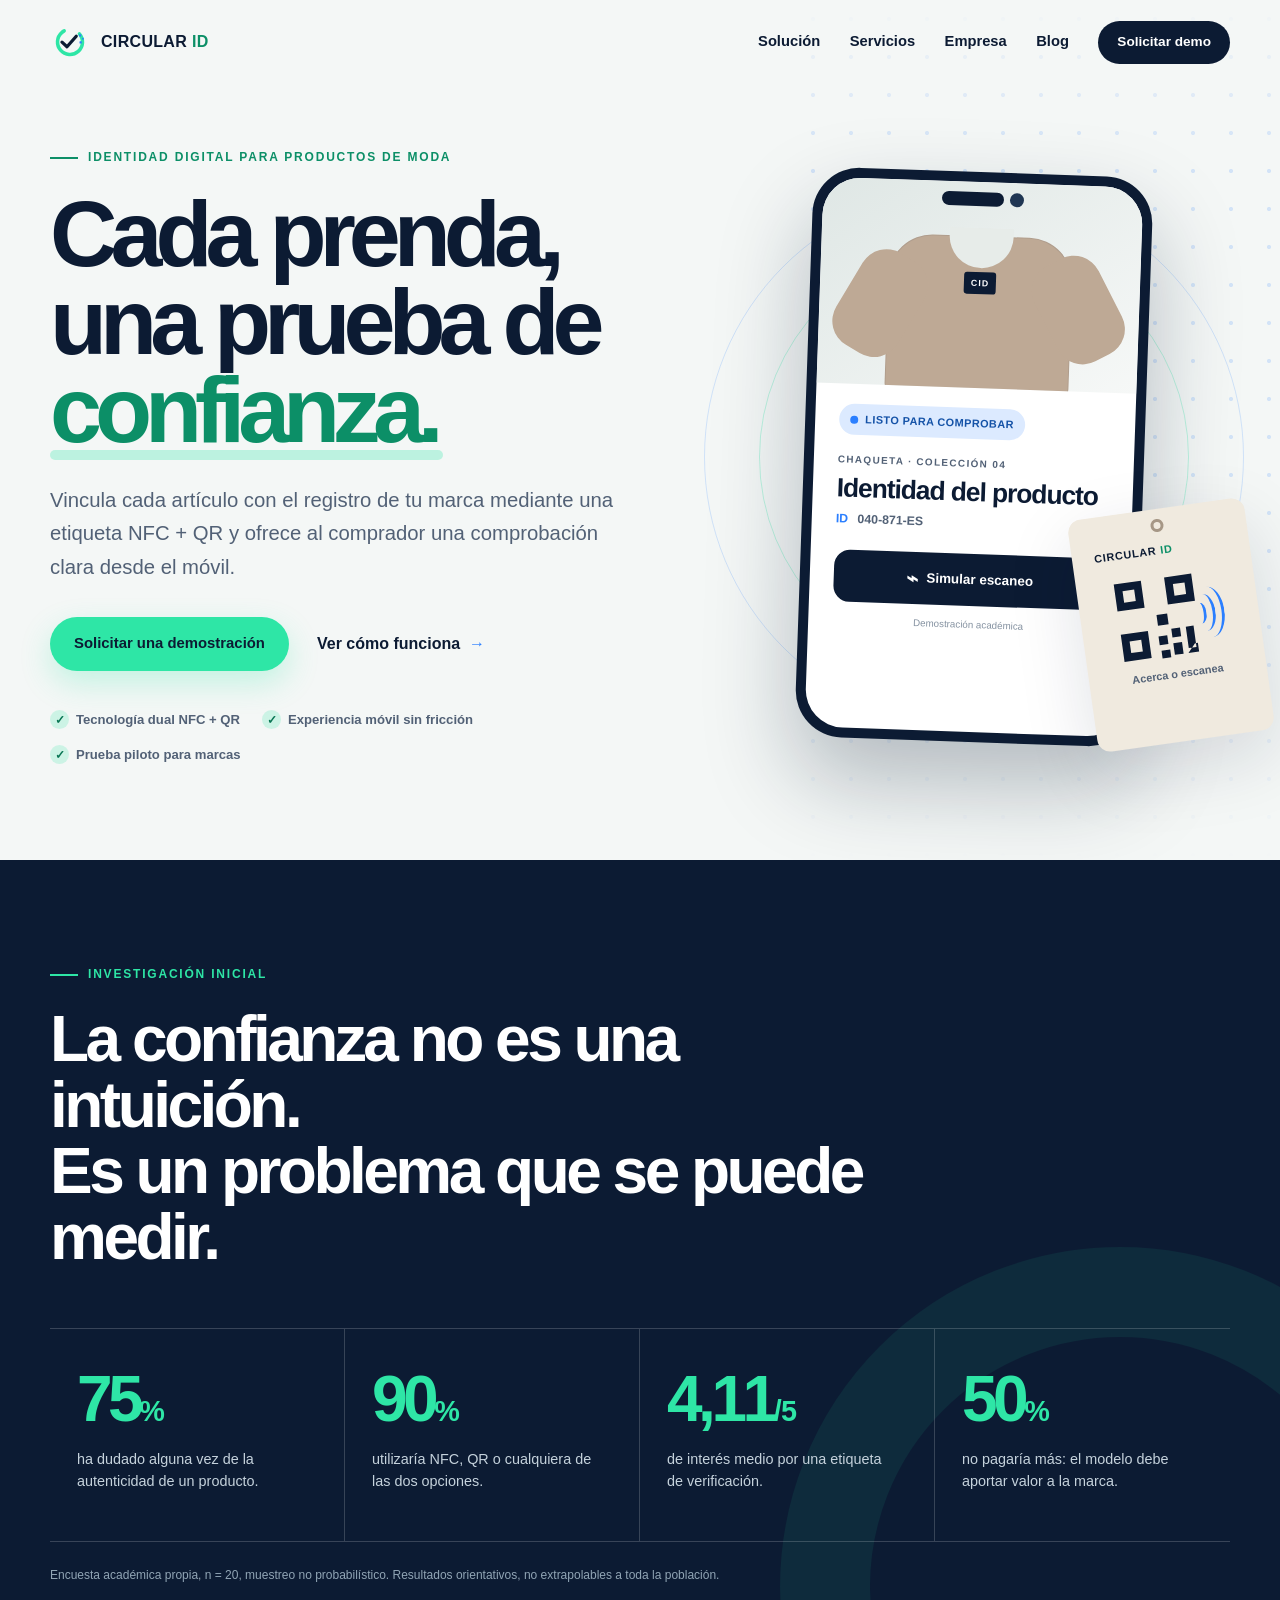
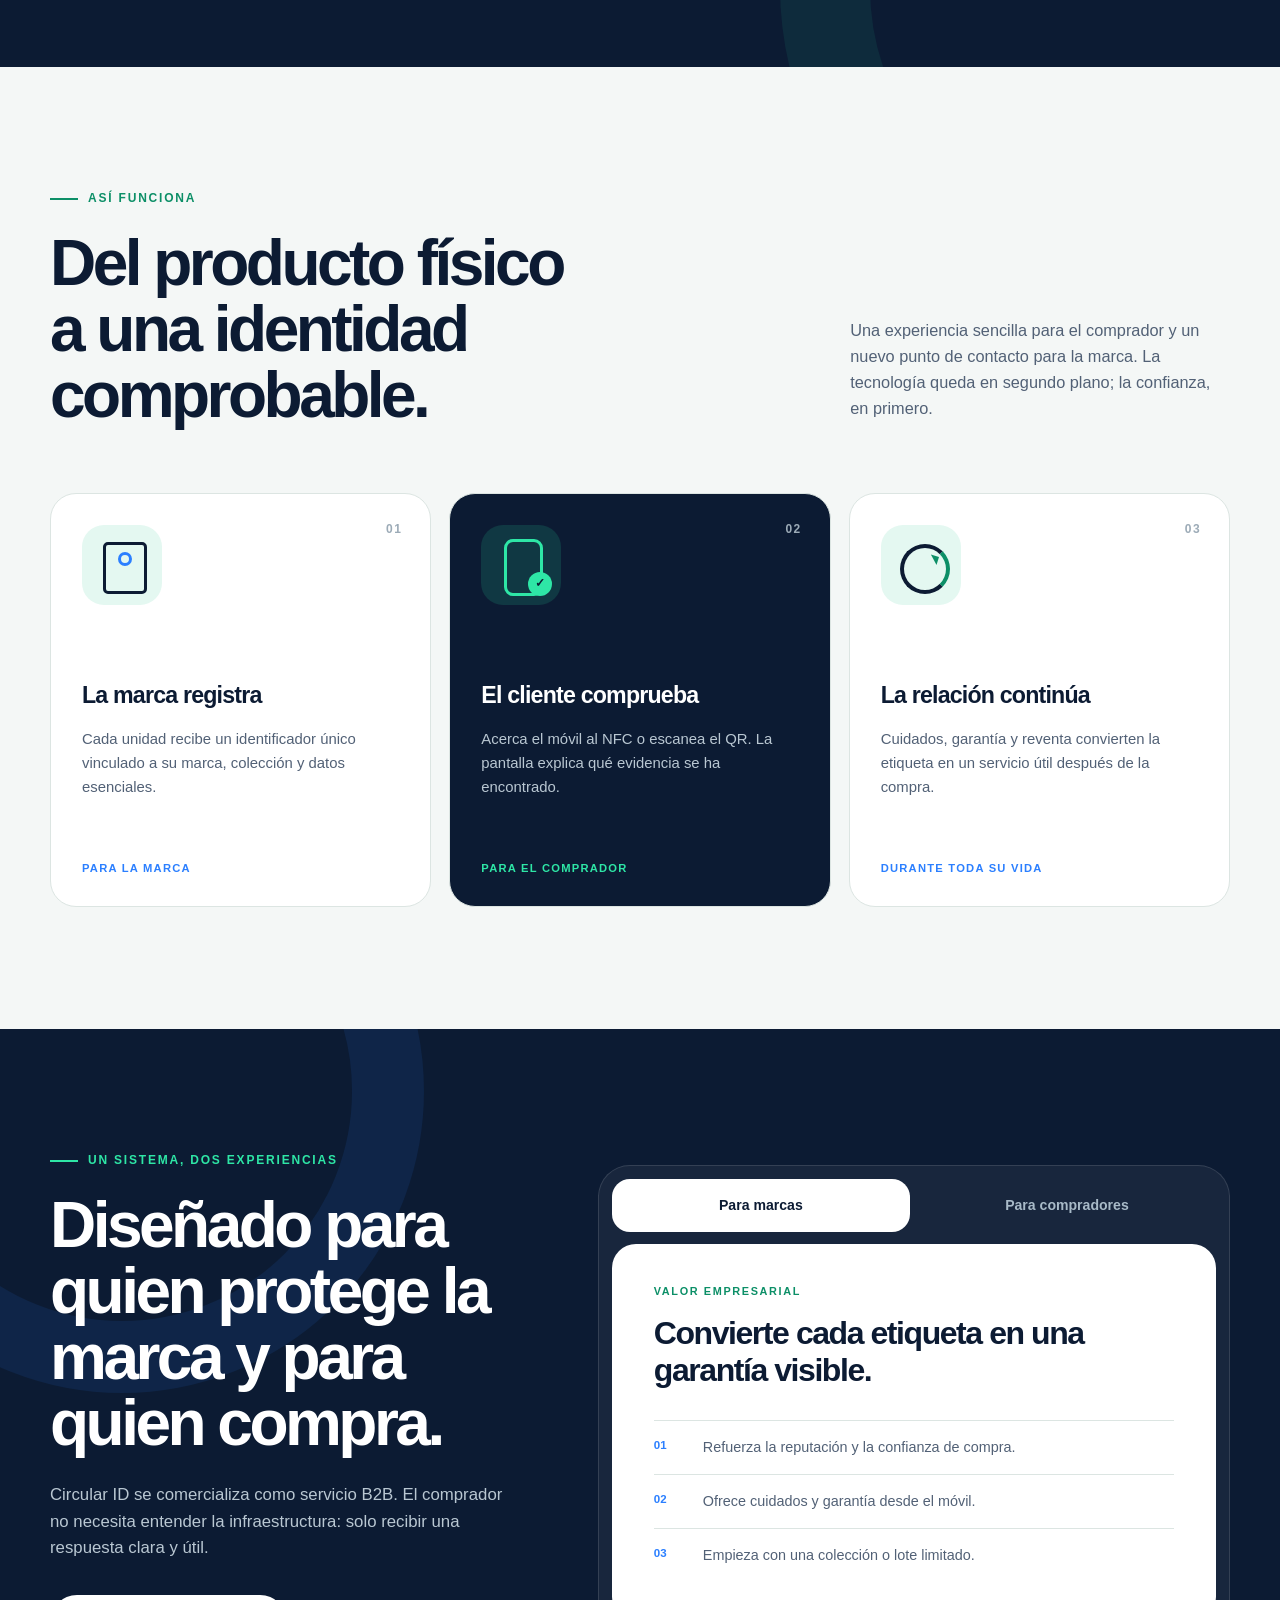
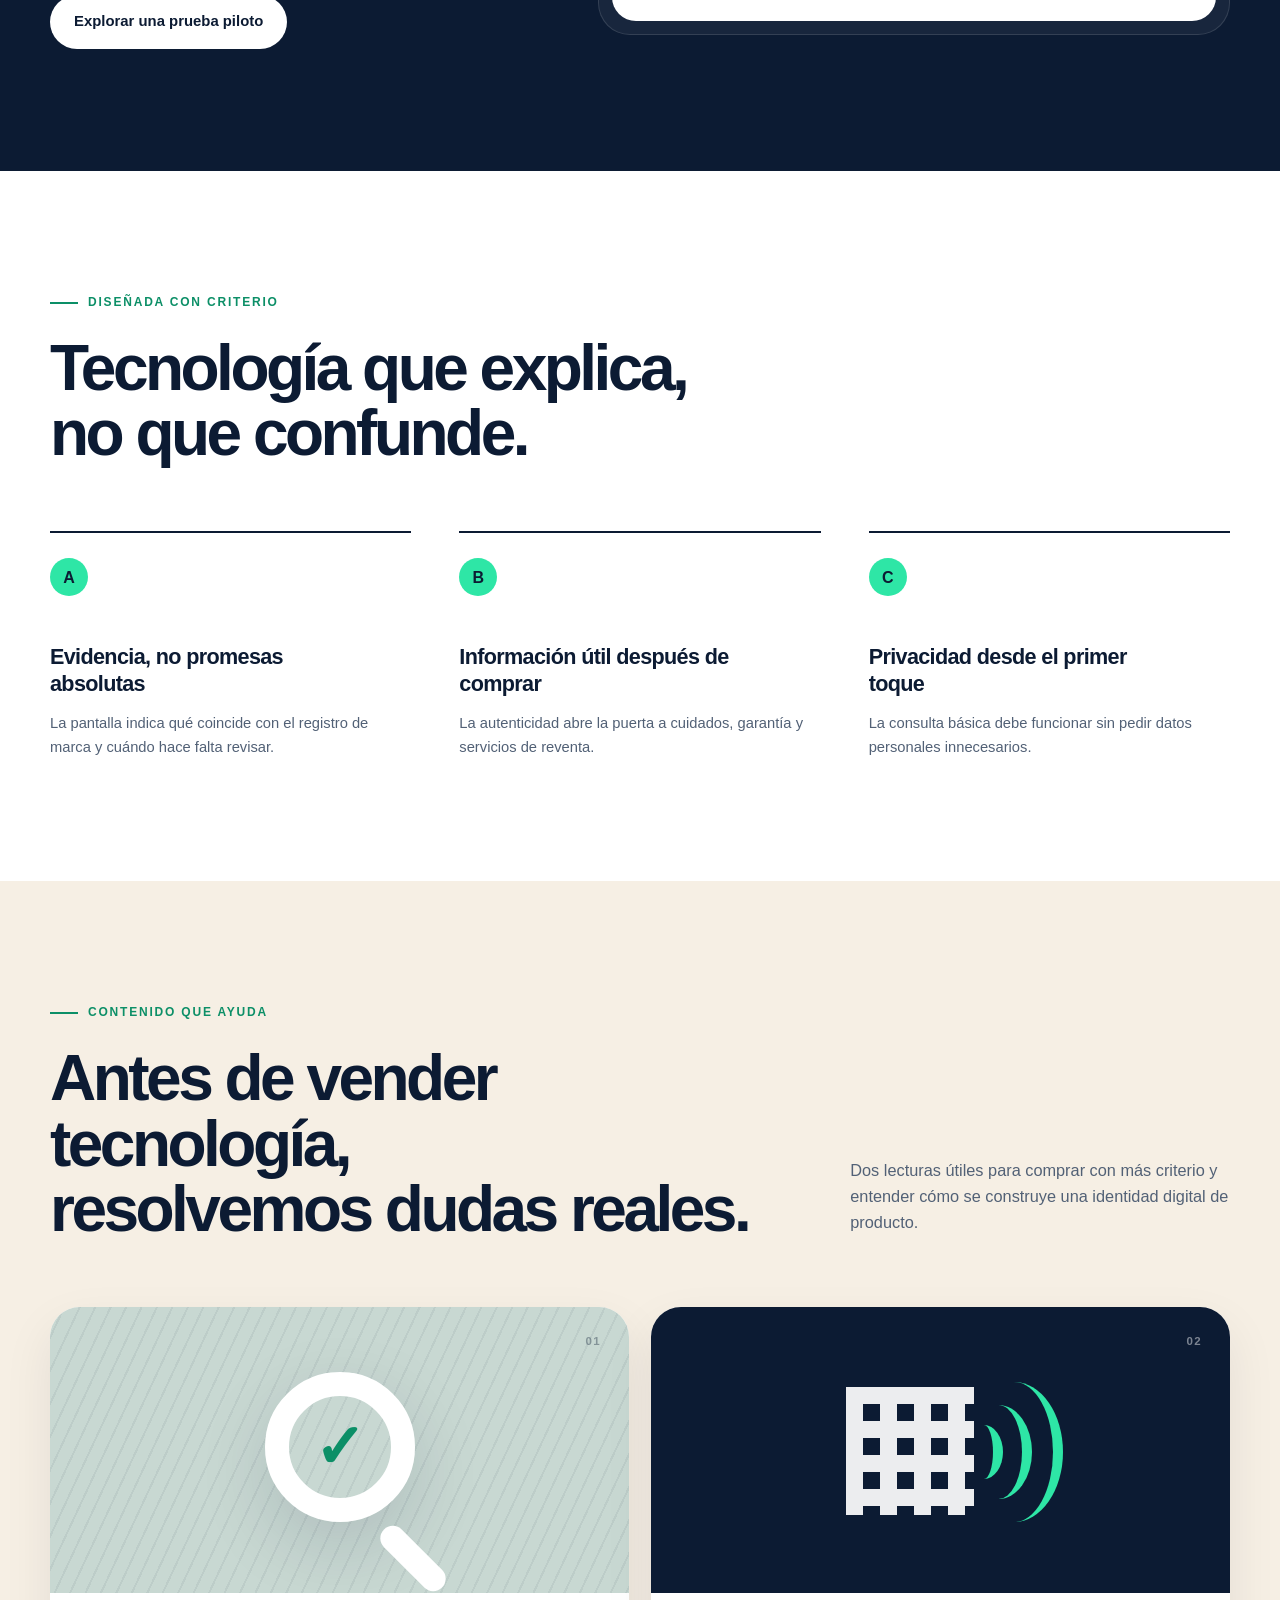
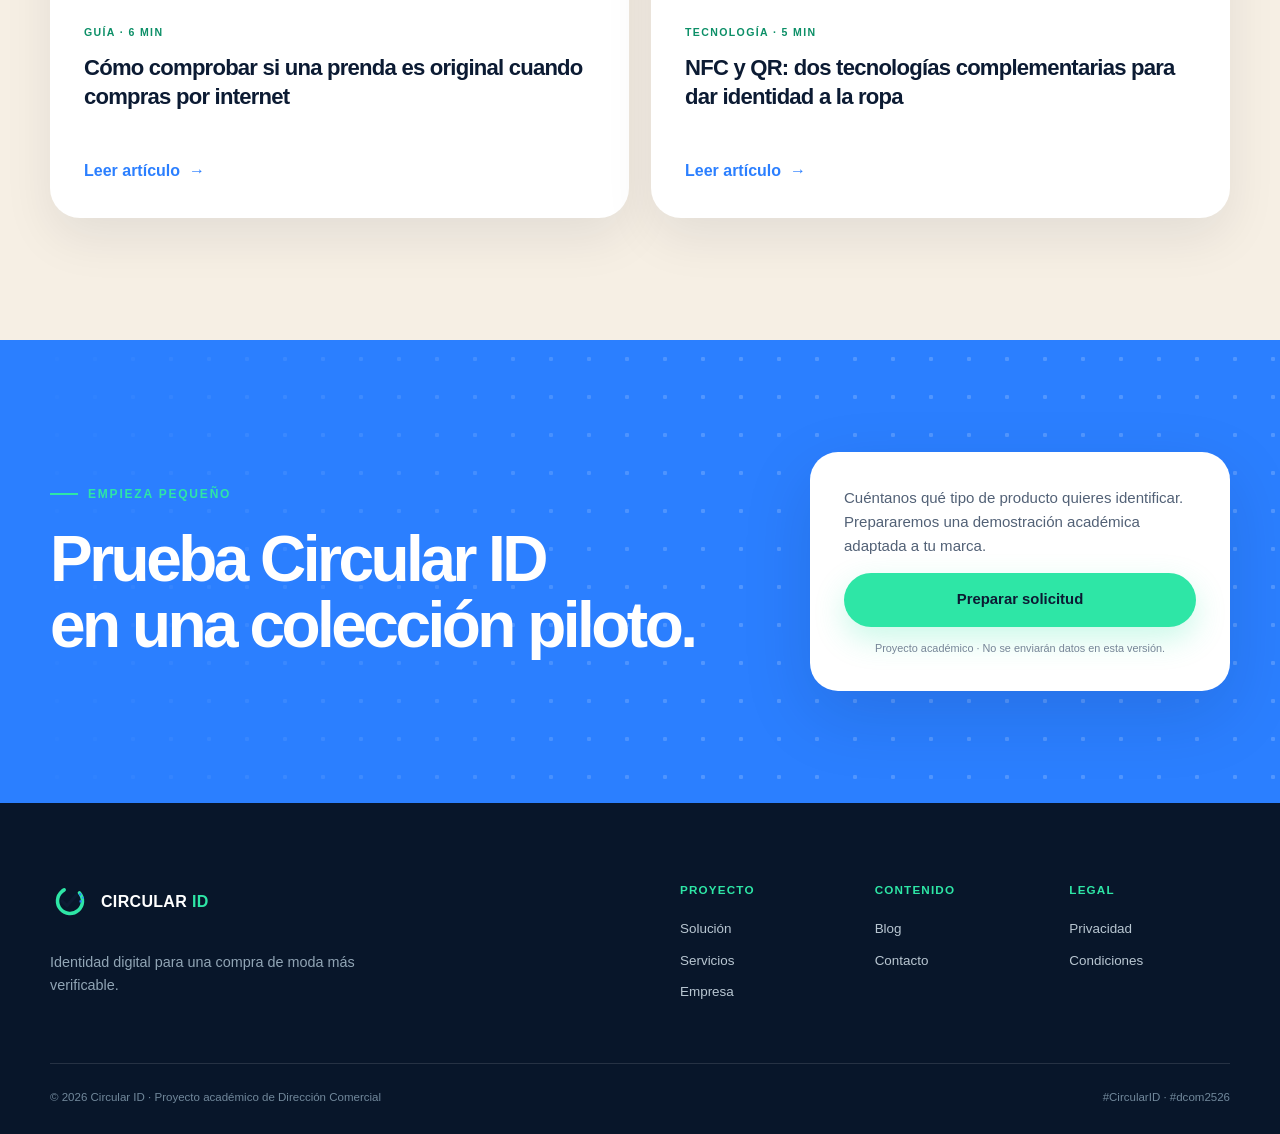
==== commit 86bf6196: "Completar web, servicios y blog de Circular ID" ====
--- a/web/index.html
+++ b/web/index.html
@@ -11,7 +11,7 @@
     <title>Circular ID | Cada prenda, una prueba de confianza</title>
     <script>document.documentElement.classList.add("has-js");</script>
     <link rel="icon" href="../assets/brand/simbolo-circular-id.svg" type="image/svg+xml" />
-    <link rel="stylesheet" href="styles.css" />
+    <link rel="stylesheet" href="styles.css?v=2" />
     <script src="app.js" defer></script>
   </head>
   <body>
@@ -19,7 +19,7 @@
 
     <header class="site-header" data-header>
       <div class="shell nav-shell">
-        <a class="brand" href="#inicio" aria-label="Circular ID, volver al inicio">
+        <a class="brand" href="index.html" aria-label="Circular ID, volver al inicio">
           <img src="../assets/brand/simbolo-circular-id.svg" alt="" width="42" height="42" />
           <span class="brand-name">CIRCULAR <strong>ID</strong></span>
         </a>
@@ -30,11 +30,11 @@
         </button>
 
         <nav class="main-nav" id="main-nav" aria-label="Navegación principal">
-          <a href="#solucion">Solución</a>
-          <a href="#clientes">Para quién</a>
-          <a href="#investigacion">Investigación</a>
-          <a href="#blog">Blog</a>
-          <a class="button button-small button-dark" href="#demo">Solicitar demo</a>
+          <a href="solucion.html">Solución</a>
+          <a href="servicios.html">Servicios</a>
+          <a href="empresa.html">Empresa</a>
+          <a href="blog.html">Blog</a>
+          <a class="button button-small button-dark" href="contacto.html">Solicitar demo</a>
         </nav>
       </div>
     </header>
@@ -50,8 +50,8 @@
               Vincula cada artículo con el registro de tu marca mediante una etiqueta NFC + QR y ofrece al comprador una comprobación clara desde el móvil.
             </p>
             <div class="hero-actions">
-              <a class="button button-primary" href="#demo">Solicitar una demostración</a>
-              <a class="text-link" href="#solucion">Ver cómo funciona <span aria-hidden="true">↓</span></a>
+              <a class="button button-primary" href="contacto.html">Solicitar una demostración</a>
+              <a class="text-link" href="solucion.html">Ver cómo funciona <span aria-hidden="true">→</span></a>
             </div>
             <ul class="hero-points" aria-label="Ventajas principales">
               <li><span class="point-icon">✓</span> Tecnología dual NFC + QR</li>
@@ -178,7 +178,7 @@
             <p>
               Circular ID se comercializa como servicio B2B. El comprador no necesita entender la infraestructura: solo recibir una respuesta clara y útil.
             </p>
-            <a class="button button-light" href="#demo">Explorar una prueba piloto</a>
+            <a class="button button-light" href="servicios.html">Explorar una prueba piloto</a>
           </div>
 
           <div class="audience-tabs" data-tabs data-reveal>
@@ -243,7 +243,7 @@
               <p class="eyebrow"><span></span> Contenido que ayuda</p>
               <h2>Antes de vender tecnología,<br />resolvemos dudas reales.</h2>
             </div>
-            <p>El blog se integrará en la web con artículos completos, útiles y conectados con la propuesta de valor.</p>
+            <p>Dos lecturas útiles para comprar con más criterio y entender cómo se construye una identidad digital de producto.</p>
           </div>
 
           <div class="article-grid">
@@ -256,7 +256,7 @@
               <div class="article-body">
                 <p class="article-meta">GUÍA · 6 MIN</p>
                 <h3>Cómo comprobar si una prenda es original cuando compras por internet</h3>
-                <button class="article-link" type="button" data-coming-soon>Ver avance <span>→</span></button>
+                <a class="article-link" href="blog/como-comprobar-prenda-original.html">Leer artículo <span>→</span></a>
               </div>
             </article>
             <article class="article-card article-card-two" data-reveal>
@@ -268,7 +268,7 @@
               <div class="article-body">
                 <p class="article-meta">TECNOLOGÍA · 5 MIN</p>
                 <h3>NFC y QR: dos tecnologías complementarias para dar identidad a la ropa</h3>
-                <button class="article-link" type="button" data-coming-soon>Ver avance <span>→</span></button>
+                <a class="article-link" href="blog/nfc-qr-identidad-digital-ropa.html">Leer artículo <span>→</span></a>
               </div>
             </article>
           </div>
@@ -284,7 +284,7 @@
           </div>
           <div class="cta-card" data-reveal>
             <p>Cuéntanos qué tipo de producto quieres identificar. Prepararemos una demostración académica adaptada a tu marca.</p>
-            <button class="button button-primary button-full" type="button" data-demo-button>Preparar solicitud</button>
+            <a class="button button-primary button-full" href="contacto.html">Preparar solicitud</a>
             <small>Proyecto académico · No se enviarán datos en esta versión.</small>
           </div>
         </div>
@@ -294,16 +294,16 @@
     <footer class="site-footer">
       <div class="shell footer-top">
         <div>
-          <a class="brand brand-footer" href="#inicio">
+          <a class="brand brand-footer" href="index.html">
             <img src="../assets/brand/simbolo-circular-id.svg" alt="" width="42" height="42" />
             <span class="brand-name">CIRCULAR <strong>ID</strong></span>
           </a>
           <p>Identidad digital para una compra de moda más verificable.</p>
         </div>
         <div class="footer-nav">
-          <div><strong>Proyecto</strong><a href="#solucion">Solución</a><a href="#investigacion">Investigación</a></div>
-          <div><strong>Contenido</strong><a href="#blog">Blog</a><a href="#clientes">Para quién</a></div>
-          <div><strong>Legal</strong><button type="button" data-coming-soon>Privacidad</button><button type="button" data-coming-soon>Condiciones</button></div>
+          <div><strong>Proyecto</strong><a href="solucion.html">Solución</a><a href="servicios.html">Servicios</a><a href="empresa.html">Empresa</a></div>
+          <div><strong>Contenido</strong><a href="blog.html">Blog</a><a href="contacto.html">Contacto</a></div>
+          <div><strong>Legal</strong><a href="privacidad.html">Privacidad</a><a href="condiciones.html">Condiciones</a></div>
         </div>
       </div>
       <div class="shell footer-bottom">
--- a/web/styles.css
+++ b/web/styles.css
@@ -17,6 +17,7 @@
 
 * { box-sizing: border-box; }
 html { scroll-behavior: smooth; }
+[hidden] { display: none !important; }
 
 body {
   margin: 0;
@@ -1011,3 +1012,488 @@
 
   .has-js [data-reveal] { opacity: 1; transform: none; }
 }
+
+/* Páginas interiores */
+
+.main-nav a[aria-current="page"]::after { right: 0; }
+
+.page-hero {
+  position: relative;
+  min-height: 720px;
+  display: flex;
+  align-items: center;
+  overflow: hidden;
+  padding: 142px 0 86px;
+  background: var(--cloud);
+}
+
+.page-grid {
+  position: absolute;
+  inset: 0;
+  background-image: radial-gradient(circle, rgba(43, 127, 255, 0.12) 1.8px, transparent 2px);
+  background-size: 38px 38px;
+  mask-image: linear-gradient(90deg, transparent 32%, black 72%, transparent);
+}
+
+.page-hero-grid {
+  position: relative;
+  display: grid;
+  grid-template-columns: 1.03fr 0.97fr;
+  align-items: center;
+  gap: clamp(55px, 8vw, 110px);
+}
+
+.breadcrumbs {
+  display: flex;
+  flex-wrap: wrap;
+  gap: 9px;
+  margin-bottom: 36px;
+  color: #758597;
+  font-size: 0.74rem;
+  font-weight: 750;
+}
+
+.breadcrumbs a { color: var(--blue); }
+.breadcrumbs span { color: #aab5bf; }
+
+.page-hero h1,
+.contact-copy h1,
+.legal-hero h1,
+.article-hero h1 {
+  margin-bottom: 28px;
+  font-family: Manrope, "Avenir Next", "Segoe UI", Arial, sans-serif;
+  font-size: clamp(3.5rem, 7vw, 6.4rem);
+  line-height: 0.96;
+  letter-spacing: -0.07em;
+}
+
+.page-lead {
+  max-width: 650px;
+  margin-bottom: 35px;
+  color: var(--slate);
+  font-size: clamp(1.06rem, 2vw, 1.25rem);
+  line-height: 1.68;
+}
+
+.identity-visual { position: relative; min-height: 480px; }
+
+.identity-visual::before {
+  content: "";
+  position: absolute;
+  width: 440px;
+  height: 440px;
+  inset: 20px auto auto 50%;
+  border: 1px solid rgba(43, 127, 255, 0.2);
+  border-radius: 50%;
+  transform: translateX(-50%);
+}
+
+.identity-tag {
+  position: absolute;
+  z-index: 2;
+  left: 0;
+  top: 95px;
+  width: 225px;
+  min-height: 312px;
+  padding: 35px 27px 27px;
+  border-radius: 18px;
+  background: #f2eadf;
+  box-shadow: var(--shadow);
+  transform: rotate(-6deg);
+}
+
+.identity-tag::before {
+  content: "";
+  position: absolute;
+  top: 13px;
+  left: 50%;
+  width: 14px;
+  height: 14px;
+  border: 3px solid #9d8e7c;
+  border-radius: 50%;
+  transform: translateX(-50%);
+}
+
+.identity-tag-brand { display: block; font-size: 0.7rem; font-weight: 900; letter-spacing: 0.09em; }
+.identity-tag-brand strong { color: var(--mint-dark); }
+
+.identity-symbol {
+  width: 118px;
+  height: 118px;
+  display: grid;
+  place-items: center;
+  margin: 35px auto 23px;
+  border: 15px solid var(--ink);
+  border-right-color: var(--mint-dark);
+  border-radius: 50%;
+}
+
+.identity-symbol span { color: var(--mint-dark); font-size: 2.7rem; font-weight: 900; }
+.identity-tag > strong, .identity-tag > small { display: block; text-align: center; }
+.identity-tag > strong { font-size: 0.84rem; letter-spacing: 0.06em; }
+.identity-tag > small { margin-top: 6px; color: var(--slate); font-size: 0.64rem; font-weight: 800; }
+
+.identity-connector { position: absolute; z-index: 1; left: 195px; top: 228px; display: flex; gap: 8px; }
+.identity-connector i { width: 9px; height: 9px; border-radius: 50%; background: var(--blue); opacity: 0.3; }
+.identity-connector i:nth-child(2) { opacity: 0.6; }
+.identity-connector i:nth-child(3) { opacity: 1; }
+
+.identity-card {
+  position: absolute;
+  z-index: 3;
+  right: 0;
+  bottom: 47px;
+  width: min(340px, 68%);
+  padding: 32px;
+  border-radius: 27px;
+  background: var(--ink);
+  color: var(--white);
+  box-shadow: var(--shadow);
+}
+
+.identity-card .verification-dot { display: block; width: 12px; height: 12px; margin-bottom: 32px; border-radius: 50%; background: var(--mint); box-shadow: 0 0 0 9px rgba(46, 230, 166, 0.12); }
+.identity-card small { display: block; margin-bottom: 8px; color: var(--mint); font-size: 0.62rem; font-weight: 850; letter-spacing: 0.12em; }
+.identity-card strong { display: block; margin-bottom: 12px; font-family: Manrope, sans-serif; font-size: 1.3rem; line-height: 1.25; }
+.identity-card p { margin: 0; color: #b9c7d2; font-size: 0.82rem; }
+
+.process-list { padding: 0; margin: 0; border-top: 1px solid var(--line); list-style: none; }
+.process-list li { display: grid; grid-template-columns: 80px 1fr 95px; gap: 28px; align-items: start; padding: 40px 10px; border-bottom: 1px solid var(--line); }
+.process-list > li > span { color: var(--blue); font-size: 0.82rem; font-weight: 900; letter-spacing: 0.12em; }
+.process-list h3 { margin-bottom: 9px; font-size: 1.55rem; letter-spacing: -0.035em; }
+.process-list p { max-width: 690px; margin: 0; color: var(--slate); }
+.process-list > li > strong { color: #9aa8b4; font-size: 0.64rem; letter-spacing: 0.14em; text-align: right; }
+
+.dual-section { position: relative; overflow: hidden; background: var(--ink); color: var(--white); }
+.dual-section::after { content: ""; position: absolute; width: 500px; height: 500px; right: -220px; bottom: -290px; border: 88px solid rgba(46, 230, 166, 0.08); border-radius: 50%; }
+.dual-layout { position: relative; z-index: 1; display: grid; grid-template-columns: 0.8fr 1.2fr; gap: 100px; align-items: center; }
+.dual-layout > div:first-child > p:not(.eyebrow) { color: #b9c7d2; }
+.tech-comparison { padding: 13px; border: 1px solid rgba(255,255,255,0.13); border-radius: 31px; background: rgba(255,255,255,0.05); }
+.tech-comparison article { display: grid; grid-template-columns: 65px 1fr; gap: 22px; align-items: start; padding: 28px; border-radius: 21px; background: var(--white); color: var(--ink); }
+.tech-comparison article + article { margin-top: 8px; }
+.tech-letter { width: 54px; height: 54px; display: grid; place-items: center; border-radius: 16px; background: #dcf7ed; color: var(--mint-dark); font-weight: 900; }
+.tech-comparison article:nth-child(2) .tech-letter { background: var(--blue-soft); color: var(--blue); }
+.tech-comparison h3 { margin-bottom: 5px; font-size: 1.25rem; }
+.tech-comparison p { margin: 0; color: var(--slate); font-size: 0.88rem; }
+.comparison-note { padding: 20px 25px 8px; color: #9fb2c0 !important; font-size: 0.76rem !important; }
+
+.status-section { background: var(--white); }
+.status-grid { display: grid; grid-template-columns: repeat(3, 1fr); gap: 18px; }
+.status-card { min-height: 330px; padding: 32px; border: 1px solid var(--line); border-radius: 26px; background: var(--cloud); }
+.status-card > span { width: 57px; height: 57px; display: grid; place-items: center; margin-bottom: 65px; border-radius: 50%; font-size: 1.35rem; font-weight: 900; }
+.status-card small { display: block; margin-bottom: 9px; font-size: 0.65rem; font-weight: 900; letter-spacing: 0.14em; }
+.status-card h3 { margin-bottom: 10px; font-size: 1.35rem; }
+.status-card p { margin: 0; color: var(--slate); font-size: 0.88rem; }
+.status-ok > span { background: #d9f9ed; color: #087553; }
+.status-ok small { color: #087553; }
+.status-review > span { background: #fff1c9; color: #8b6100; }
+.status-review small { color: #8b6100; }
+.status-unknown > span { background: #ffe0e0; color: #a22c2c; }
+.status-unknown small { color: #a22c2c; }
+
+.lifecycle-section { background: var(--warm); }
+.lifecycle-layout { display: grid; grid-template-columns: 0.85fr 1.15fr; gap: 90px; }
+.lifecycle-list { border-top: 1px solid #d9cfc0; }
+.lifecycle-list article { display: grid; grid-template-columns: 55px 1fr; gap: 18px; padding: 28px 0; border-bottom: 1px solid #d9cfc0; }
+.lifecycle-list span { color: var(--blue); font-size: 0.72rem; font-weight: 900; }
+.lifecycle-list h3 { margin-bottom: 5px; font-size: 1.2rem; }
+.lifecycle-list p { margin: 0; color: var(--slate); font-size: 0.9rem; }
+.cta-compact { padding: 92px 0; }
+
+/* Servicios */
+
+.academic-notice { padding: 35px; border-radius: 28px; background: var(--ink); color: var(--white); box-shadow: var(--shadow); }
+.academic-notice > span { display: inline-block; margin-bottom: 52px; padding: 7px 11px; border-radius: 999px; background: rgba(46, 230, 166, 0.14); color: var(--mint); font-size: 0.65rem; font-weight: 900; letter-spacing: 0.12em; }
+.academic-notice h2 { margin-bottom: 14px; font-size: 2.1rem; }
+.academic-notice p { margin: 0; color: #b9c7d2; font-size: 0.9rem; }
+.pricing-section { background: var(--white); }
+.pricing-grid { display: grid; grid-template-columns: repeat(3, 1fr); gap: 18px; align-items: stretch; }
+.price-card { position: relative; min-height: 570px; display: flex; flex-direction: column; padding: 35px; border: 1px solid var(--line); border-radius: 29px; background: var(--cloud); }
+.price-card-featured { border-color: var(--ink); background: var(--ink); color: var(--white); box-shadow: var(--shadow); transform: translateY(-12px); }
+.popular-pill { position: absolute; right: 24px; top: 23px; padding: 7px 10px; border-radius: 999px; background: var(--mint); color: var(--ink); font-size: 0.6rem; font-weight: 900; letter-spacing: 0.1em; }
+.plan-label { margin-bottom: 42px; color: var(--mint-dark); font-size: 0.68rem; font-weight: 900; letter-spacing: 0.14em; }
+.price-card-featured .plan-label { color: var(--mint); }
+.price-card h3 { margin-bottom: 22px; font-size: 1.6rem; letter-spacing: -0.04em; }
+.price { min-height: 77px; display: flex; flex-direction: column; margin-bottom: 28px; }
+.price strong { font-family: Manrope, sans-serif; font-size: 2.4rem; line-height: 1.1; letter-spacing: -0.055em; }
+.price span { color: var(--slate); font-size: 0.72rem; }
+.price-card-featured .price span { color: #9fb2c0; }
+.price-card ul { flex: 1; padding: 24px 0 0; margin: 0 0 28px; border-top: 1px solid var(--line); list-style: none; }
+.price-card-featured ul { border-color: rgba(255,255,255,0.14); }
+.price-card li { position: relative; padding: 8px 0 8px 22px; color: var(--slate); font-size: 0.86rem; }
+.price-card-featured li { color: #c3d0da; }
+.price-card li::before { content: "✓"; position: absolute; left: 0; color: var(--mint-dark); font-weight: 900; }
+.price-card-featured li::before { color: var(--mint); }
+.button-outline { border: 1px solid #bac7ce; background: transparent; color: var(--ink); }
+.pricing-disclaimer { margin: 25px 0 0; color: #7b8997; font-size: 0.73rem; text-align: center; }
+
+.simulator-section { position: relative; overflow: hidden; background: var(--ink); color: var(--white); }
+.simulator-layout { display: grid; grid-template-columns: 0.9fr 0.75fr; gap: 100px; align-items: center; }
+.simulator-layout h2 { margin-bottom: 22px; }
+.simulator-layout > div > p:not(.eyebrow) { max-width: 650px; color: #b9c7d2; }
+.commercial-facts { margin-top: 38px; border-top: 1px solid rgba(255,255,255,0.14); }
+.commercial-facts > div { display: grid; grid-template-columns: 45px 1fr; gap: 12px; padding: 15px 0; border-bottom: 1px solid rgba(255,255,255,0.14); }
+.commercial-facts span { color: var(--mint); font-size: 0.68rem; font-weight: 900; }
+.commercial-facts p { margin: 0; color: #aebeca; font-size: 0.82rem; }
+.commercial-facts strong { color: var(--white); }
+.cart-card { min-height: 490px; padding: 31px; border-radius: 30px; background: var(--white); color: var(--ink); box-shadow: var(--shadow); }
+.cart-heading { display: flex; justify-content: space-between; gap: 20px; padding-bottom: 22px; border-bottom: 1px solid var(--line); }
+.cart-heading span { color: var(--mint-dark); font-size: 0.66rem; font-weight: 900; letter-spacing: 0.13em; }
+.cart-heading strong { font-size: 0.75rem; }
+.cart-empty { min-height: 360px; display: grid; align-content: center; justify-items: center; text-align: center; }
+.cart-empty > div { width: 63px; height: 63px; display: grid; place-items: center; margin-bottom: 20px; border: 2px dashed #b8c6c8; border-radius: 20px; color: var(--blue); font-size: 2rem; }
+.cart-empty h3 { margin-bottom: 8px; font-size: 1.25rem; }
+.cart-empty p { max-width: 240px; margin: 0; color: var(--slate); font-size: 0.83rem; }
+.cart-content { padding-top: 23px; }
+.cart-product { display: grid; grid-template-columns: 56px 1fr 30px; gap: 14px; align-items: center; padding: 17px; border-radius: 18px; background: var(--cloud); }
+.cart-icon { width: 52px; height: 52px; display: grid; place-items: center; border-radius: 14px; background: var(--ink); color: var(--mint); font-weight: 900; }
+.cart-product strong, .cart-product span { display: block; }
+.cart-product span { color: var(--slate); font-size: 0.73rem; }
+.cart-product button { border: 0; background: transparent; color: #8a98a5; font-size: 1.3rem; cursor: pointer; }
+.cart-content dl { margin: 24px 0; }
+.cart-content dl > div { display: flex; justify-content: space-between; gap: 20px; padding: 10px 0; color: var(--slate); font-size: 0.84rem; }
+.cart-content dd { margin: 0; font-weight: 800; }
+.cart-content .cart-total { margin-top: 8px; padding-top: 18px; border-top: 1px solid var(--line); color: var(--ink); font-size: 1rem; }
+.cart-content small { display: block; margin-top: 11px; color: #81909c; font-size: 0.67rem; text-align: center; }
+.integration-section { background: var(--white); }
+.usecase-grid { display: grid; grid-template-columns: repeat(3, 1fr); gap: 18px; }
+.usecase-grid article { min-height: 280px; padding: 31px; border-top: 3px solid var(--ink); background: var(--cloud); }
+.usecase-grid span { display: block; margin-bottom: 75px; color: var(--blue); font-size: 0.72rem; font-weight: 900; }
+.usecase-grid h3 { margin-bottom: 11px; font-size: 1.35rem; }
+.usecase-grid p { margin: 0; color: var(--slate); font-size: 0.88rem; }
+
+/* Empresa y blog */
+
+.manifesto-card { padding: 38px; border-radius: 30px; background: var(--mint); color: var(--ink); box-shadow: var(--shadow); transform: rotate(2deg); }
+.manifesto-card > span { display: block; margin-bottom: 65px; font-size: 0.64rem; font-weight: 900; letter-spacing: 0.15em; }
+.manifesto-card blockquote { margin: 0 0 25px; font-family: Manrope, sans-serif; font-size: 2rem; font-weight: 800; line-height: 1.18; letter-spacing: -0.045em; }
+.manifesto-card p { margin: 0; font-size: 0.86rem; }
+.story-section { background: var(--white); }
+.story-layout { display: grid; grid-template-columns: 0.9fr 1.1fr; gap: 100px; }
+.story-copy { padding-top: 54px; }
+.story-copy > p { color: var(--slate); font-size: 1.03rem; }
+.story-copy .research-caveat { margin-top: 35px; padding: 18px 20px; border-left: 3px solid var(--mint-dark); background: var(--cloud); font-size: 0.78rem; }
+.company-evidence { padding-top: 115px; }
+.values-section { background: var(--cloud); }
+.value-grid { display: grid; grid-template-columns: 1fr 1fr; gap: 18px; }
+.value-grid article { min-height: 275px; padding: 30px; border: 1px solid var(--line); border-radius: 25px; background: var(--white); }
+.value-grid span { display: block; margin-bottom: 65px; color: var(--blue); font-size: 0.7rem; font-weight: 900; }
+.value-grid h3 { margin-bottom: 11px; font-size: 1.35rem; }
+.value-grid p { margin: 0; color: var(--slate); font-size: 0.88rem; }
+.team-section { background: var(--white); }
+.team-grid { display: grid; grid-template-columns: repeat(5, 1fr); gap: 12px; }
+.team-grid article { min-height: 260px; padding: 24px; border-radius: 20px; background: var(--cloud); }
+.team-grid span { width: 52px; height: 52px; display: grid; place-items: center; margin-bottom: 66px; border-radius: 50%; background: var(--ink); color: var(--mint); font-size: 0.75rem; font-weight: 900; }
+.team-grid h3 { margin-bottom: 8px; font-size: 1rem; line-height: 1.3; }
+.team-grid p { margin: 0; color: var(--slate); font-size: 0.72rem; }
+
+.blog-hero { background: var(--warm); }
+.editorial-stamp { justify-self: center; width: 330px; min-height: 330px; display: grid; place-content: center; padding: 45px; border: 2px solid var(--ink); border-radius: 50%; text-align: center; transform: rotate(5deg); }
+.editorial-stamp > div { margin-bottom: 23px; }
+.editorial-stamp span { display: block; font-family: Manrope, sans-serif; font-size: 5rem; font-weight: 850; line-height: 1; letter-spacing: -0.08em; }
+.editorial-stamp small { color: var(--mint-dark); font-size: 0.65rem; font-weight: 900; letter-spacing: 0.14em; }
+.editorial-stamp p { margin: 0; color: var(--slate); font-size: 0.82rem; }
+.blog-index { background: var(--warm); padding-top: 15px; }
+.blog-index-grid { display: grid; grid-template-columns: 1fr 1fr; gap: 22px; }
+.featured-post .article-body { padding: 36px; }
+.featured-post .article-body h2 { min-height: 132px; margin-bottom: 17px; font-size: 2rem; line-height: 1.13; letter-spacing: -0.045em; }
+.featured-post .article-body > p:not(.article-meta) { min-height: 58px; color: var(--slate); font-size: 0.9rem; }
+.editorial-section { background: var(--white); }
+.editorial-layout { display: grid; grid-template-columns: 0.9fr 1.1fr; gap: 100px; align-items: start; }
+.editorial-rules { border-top: 1px solid var(--line); }
+.editorial-rules > div { display: grid; grid-template-columns: 55px 1fr; gap: 18px; padding: 23px 0; border-bottom: 1px solid var(--line); }
+.editorial-rules span { color: var(--blue); font-size: 0.72rem; font-weight: 900; }
+.editorial-rules p { margin: 0; color: var(--slate); }
+.editorial-rules strong { color: var(--ink); }
+
+/* Contacto y legal */
+
+.contact-page { position: relative; overflow: hidden; padding: 142px 0 95px; background: var(--cloud); }
+.contact-layout { position: relative; display: grid; grid-template-columns: 0.88fr 1.12fr; gap: 90px; align-items: start; }
+.contact-copy { padding-top: 25px; }
+.contact-copy h1 { font-size: clamp(3.4rem, 6.3vw, 5.8rem); }
+.contact-copy > p:not(.breadcrumbs,.eyebrow) { color: var(--slate); font-size: 1.04rem; }
+.contact-facts { margin-top: 42px; border-top: 1px solid var(--line); }
+.contact-facts article { display: grid; grid-template-columns: 45px 1fr; gap: 16px; padding: 17px 0; border-bottom: 1px solid var(--line); }
+.contact-facts span { color: var(--blue); font-size: 0.7rem; font-weight: 900; }
+.contact-facts h2 { margin-bottom: 3px; font-size: 1rem; letter-spacing: -0.02em; }
+.contact-facts p { margin: 0; color: var(--slate); font-size: 0.78rem; }
+.demo-contact { margin-top: 35px; padding: 19px; border-radius: 17px; background: var(--ink); color: var(--white); }
+.demo-contact small { display: block; margin-bottom: 6px; color: var(--mint); font-size: 0.59rem; font-weight: 900; letter-spacing: 0.12em; }
+.demo-contact strong { display: block; font-size: 0.94rem; }
+.demo-contact p { margin: 5px 0 0; color: #9fb2c0; font-size: 0.66rem; }
+.form-card { padding: 36px; border-radius: 31px; background: var(--white); box-shadow: var(--shadow); }
+.form-heading { display: flex; justify-content: space-between; gap: 15px; padding-bottom: 24px; border-bottom: 1px solid var(--line); }
+.form-heading span { color: var(--mint-dark); font-size: 0.68rem; font-weight: 900; letter-spacing: 0.14em; }
+.form-heading p { margin: 0; color: #7f8d99; font-size: 0.68rem; }
+.form-card form { padding-top: 25px; }
+.form-grid { display: grid; grid-template-columns: 1fr 1fr; gap: 19px; }
+.form-grid label { display: grid; gap: 7px; color: var(--ink); font-size: 0.75rem; font-weight: 800; }
+.form-grid .field-full { grid-column: 1 / -1; }
+.form-grid input, .form-grid select, .form-grid textarea { width: 100%; border: 1px solid #cbd6d5; border-radius: 13px; background: var(--cloud); color: var(--ink); font: inherit; font-size: 0.86rem; }
+.form-grid input, .form-grid select { min-height: 49px; padding: 0 14px; }
+.form-grid textarea { padding: 13px 14px; resize: vertical; }
+.form-grid input:focus, .form-grid select:focus, .form-grid textarea:focus { outline: 3px solid rgba(43, 127, 255, 0.18); border-color: var(--blue); }
+.privacy-layer { margin: 24px 0 18px; padding: 20px; border-radius: 17px; background: #eef5f3; }
+.privacy-layer > strong { display: block; margin-bottom: 13px; font-size: 0.78rem; }
+.privacy-layer dl { margin: 0 0 10px; }
+.privacy-layer dl > div { display: grid; grid-template-columns: 125px 1fr; gap: 10px; padding: 4px 0; font-size: 0.68rem; }
+.privacy-layer dt { font-weight: 850; }
+.privacy-layer dd { margin: 0; color: var(--slate); }
+.privacy-layer a { color: var(--blue); font-size: 0.7rem; font-weight: 800; text-decoration: underline; }
+.check-field { display: grid; grid-template-columns: 18px 1fr; gap: 10px; align-items: start; margin-bottom: 20px; color: var(--slate); font-size: 0.73rem; }
+.check-field input { margin: 3px 0 0; accent-color: var(--mint-dark); }
+.form-note { margin: 10px 0 0; color: #80909c; font-size: 0.66rem; text-align: center; }
+
+.legal-hero { padding: 158px 0 80px; background: var(--ink); color: var(--white); }
+.legal-hero .breadcrumbs { color: #8ea3b4; }
+.legal-hero h1 { margin-bottom: 15px; font-size: clamp(3.3rem, 6vw, 5.5rem); }
+.legal-hero > .shell > p:last-child { margin: 0; color: #b9c7d2; }
+.legal-section { padding: 90px 0 125px; background: var(--white); }
+.legal-layout { display: grid; grid-template-columns: 220px minmax(0, 760px); justify-content: center; gap: 80px; align-items: start; }
+.legal-index { position: sticky; top: 110px; display: flex; flex-direction: column; gap: 11px; padding: 22px; border-radius: 18px; background: var(--cloud); }
+.legal-index strong { margin-bottom: 7px; color: var(--mint-dark); font-size: 0.62rem; letter-spacing: 0.12em; }
+.legal-index a { color: var(--slate); font-size: 0.76rem; }
+.legal-content { min-width: 0; }
+.legal-alert { margin-bottom: 55px; padding: 24px; border-left: 4px solid var(--mint-dark); background: #e9f7f2; }
+.legal-alert strong { display: block; margin-bottom: 6px; }
+.legal-alert p { margin: 0; color: var(--slate); font-size: 0.86rem; }
+.legal-content section { scroll-margin-top: 115px; padding: 0 0 42px; margin-bottom: 42px; border-bottom: 1px solid var(--line); }
+.legal-content section > span { display: block; margin-bottom: 13px; color: var(--blue); font-size: 0.7rem; font-weight: 900; letter-spacing: 0.1em; }
+.legal-content h2 { margin-bottom: 18px; font-size: 2rem; letter-spacing: -0.04em; }
+.legal-content p { color: var(--slate); }
+.legal-content a { color: var(--blue); text-decoration: underline; }
+.legal-updated { color: #8996a1 !important; font-size: 0.72rem; }
+
+/* Artículos */
+
+.article-hero { position: relative; overflow: hidden; padding: 152px 0 96px; }
+.article-hero-check { background: #dbe7e2; }
+.article-hero-tech { background: var(--ink); color: var(--white); }
+.article-hero-tech .breadcrumbs { color: #8fa4b5; }
+.article-hero-tech .breadcrumbs a { color: var(--mint); }
+.article-hero .shell { position: relative; max-width: 980px; }
+.article-hero .article-meta { color: var(--mint-dark); font-size: 0.7rem; font-weight: 900; letter-spacing: 0.13em; }
+.article-hero-tech .article-meta { color: var(--mint); }
+.article-hero h1 { max-width: 950px; margin-top: 21px; font-size: clamp(3.2rem, 6.6vw, 6.2rem); }
+.article-deck { max-width: 800px; color: var(--slate); font-size: 1.18rem; line-height: 1.7; }
+.article-hero-tech .article-deck { color: #b9c7d2; }
+.article-byline { display: flex; align-items: center; gap: 13px; margin-top: 35px; }
+.article-byline > span { width: 45px; height: 45px; display: grid; place-items: center; border-radius: 50%; background: var(--ink); color: var(--mint); font-size: 0.62rem; font-weight: 900; }
+.article-hero-tech .article-byline > span { background: var(--white); color: var(--mint-dark); }
+.article-byline strong, .article-byline small { display: block; }
+.article-byline strong { font-size: 0.78rem; }
+.article-byline small { color: var(--slate); font-size: 0.68rem; }
+.article-hero-tech .article-byline small { color: #93a8b8; }
+.article-layout { display: grid; grid-template-columns: 225px minmax(0, 760px); justify-content: center; gap: 85px; padding-top: 90px; padding-bottom: 125px; }
+.article-aside { position: sticky; top: 110px; align-self: start; display: flex; flex-direction: column; gap: 12px; padding-top: 20px; }
+.article-aside > strong { margin-bottom: 9px; color: var(--mint-dark); font-size: 0.63rem; letter-spacing: 0.13em; }
+.article-aside > a { color: var(--slate); font-size: 0.78rem; }
+.aside-share { margin-top: 22px; padding: 18px; border-radius: 17px; background: var(--ink); color: var(--white); }
+.aside-share span { display: block; margin-bottom: 9px; color: var(--mint); font-size: 0.59rem; font-weight: 900; letter-spacing: 0.12em; }
+.aside-share p { margin: 0; color: #b9c7d2; font-size: 0.75rem; }
+.article-content { min-width: 0; }
+.article-content .article-intro { margin-bottom: 75px; color: var(--ink); font-family: Manrope, sans-serif; font-size: 1.55rem; font-weight: 650; line-height: 1.48; letter-spacing: -0.025em; }
+.article-content section { scroll-margin-top: 115px; margin-bottom: 85px; }
+.section-number { display: block; margin-bottom: 18px; color: var(--blue); font-size: 0.72rem; font-weight: 900; letter-spacing: 0.12em; }
+.article-content h2 { margin-bottom: 26px; font-size: clamp(2.2rem, 4vw, 3.35rem); line-height: 1.06; letter-spacing: -0.052em; }
+.article-content h3 { margin: 33px 0 14px; font-size: 1.35rem; letter-spacing: -0.03em; }
+.article-content p, .article-content li { color: #435269; font-size: 1rem; line-height: 1.78; }
+.article-content ul, .article-content ol { padding-left: 22px; }
+.article-content li { padding: 5px 0 5px 7px; }
+.article-callout { margin: 35px 0; padding: 25px 28px; border-left: 4px solid var(--mint-dark); background: #eaf7f2; }
+.article-callout strong { display: block; margin-bottom: 6px; }
+.article-callout p { margin: 0; font-size: 0.9rem; }
+.article-columns, .pros-cons { display: grid; grid-template-columns: 1fr 1fr; gap: 18px; margin: 30px 0; }
+.article-columns > div, .pros-cons > div { padding: 25px; border-radius: 20px; background: var(--cloud); }
+.article-columns h3, .pros-cons h3 { margin-top: 0; }
+.article-columns ul, .pros-cons ul { margin-bottom: 0; }
+.article-evidence { display: grid; gap: 10px; margin: 30px 0; }
+.article-evidence > div { display: grid; grid-template-columns: 48px 1fr; gap: 15px; align-items: center; padding: 18px; border: 1px solid var(--line); border-radius: 17px; }
+.article-evidence span { width: 42px; height: 42px; display: grid; place-items: center; border-radius: 50%; background: #dcf7ed; color: var(--mint-dark); font-weight: 900; }
+.article-evidence > div:nth-child(2) span { background: #fff1c9; color: #8b6100; }
+.article-evidence > div:nth-child(3) span { background: #ffe0e0; color: #a22c2c; }
+.article-evidence p { margin: 0; font-size: 0.88rem; }
+.checklist-section { padding: 38px; border-radius: 27px; background: var(--ink); color: var(--white); }
+.checklist-section h2 { color: var(--white); }
+.reader-checklist { display: grid; gap: 11px; }
+.reader-checklist label { display: grid; grid-template-columns: 19px 1fr; gap: 12px; align-items: start; padding: 14px; border-radius: 13px; background: rgba(255,255,255,0.07); color: #d5dfe6; font-size: 0.85rem; }
+.reader-checklist input { margin-top: 3px; accent-color: var(--mint); }
+.checklist-note { margin: 18px 0 0 !important; color: #8fa5b5 !important; font-size: 0.72rem !important; }
+.flow-diagram { display: grid; grid-template-columns: 1fr auto 1fr auto 1fr auto 1fr; gap: 9px; align-items: center; margin: 35px 0; }
+.flow-diagram > div { min-height: 125px; display: grid; align-content: center; justify-items: center; padding: 12px; border-radius: 16px; background: var(--cloud); text-align: center; }
+.flow-diagram > div span { width: 27px; height: 27px; display: grid; place-items: center; margin-bottom: 10px; border-radius: 50%; background: var(--mint); font-size: 0.64rem; font-weight: 900; }
+.flow-diagram strong { font-size: 0.66rem; letter-spacing: 0.08em; }
+.flow-diagram small { color: var(--slate); font-size: 0.61rem; }
+.flow-diagram > i { color: var(--blue); font-style: normal; }
+.article-table { width: 100%; margin: 30px 0; border-collapse: collapse; font-size: 0.82rem; }
+.article-table th, .article-table td { padding: 15px; border: 1px solid var(--line); text-align: left; vertical-align: top; }
+.article-table thead th { background: var(--ink); color: var(--white); }
+.article-table tbody th { background: var(--cloud); }
+.article-end { padding-top: 52px; border-top: 1px solid var(--line); }
+.article-end > span { display: block; margin-bottom: 13px; color: var(--mint-dark); font-size: 0.66rem; font-weight: 900; letter-spacing: 0.13em; }
+.article-end h2 { margin-bottom: 15px; font-size: 2.45rem; }
+.article-end p { margin-bottom: 25px; }
+
+@media (max-width: 1100px) {
+  .page-hero-grid { gap: 45px; }
+  .identity-card { right: -10px; }
+  .pricing-grid { grid-template-columns: 1fr 1fr; }
+  .price-card:last-child { grid-column: 1 / -1; min-height: 500px; }
+  .team-grid { grid-template-columns: repeat(3, 1fr); }
+  .article-layout { grid-template-columns: 190px minmax(0, 700px); gap: 55px; }
+}
+
+@media (max-width: 820px) {
+  .page-hero { min-height: auto; padding: 125px 0 78px; }
+  .page-hero-grid, .dual-layout, .lifecycle-layout, .simulator-layout, .story-layout, .editorial-layout, .contact-layout { grid-template-columns: 1fr; gap: 55px; }
+  .identity-visual { width: min(100%, 560px); margin-inline: auto; }
+  .status-grid, .usecase-grid { grid-template-columns: 1fr; }
+  .status-card { min-height: 280px; }
+  .pricing-grid { grid-template-columns: 1fr; }
+  .price-card, .price-card:last-child { grid-column: auto; min-height: 535px; }
+  .price-card-featured { transform: none; }
+  .simulator-layout { align-items: stretch; }
+  .cart-card { min-height: 450px; }
+  .team-grid { grid-template-columns: 1fr 1fr; }
+  .blog-index-grid { grid-template-columns: 1fr; }
+  .featured-post .article-body h2 { min-height: auto; }
+  .editorial-stamp { width: 280px; min-height: 280px; }
+  .contact-copy { padding-top: 0; }
+  .legal-layout, .article-layout { grid-template-columns: 1fr; gap: 40px; }
+  .legal-index, .article-aside { position: static; display: none; }
+  .article-layout { padding-top: 70px; }
+  .article-hero { padding: 130px 0 80px; }
+}
+
+@media (max-width: 560px) {
+  .page-hero h1, .contact-copy h1, .legal-hero h1, .article-hero h1 { font-size: clamp(3rem, 15vw, 4.2rem); }
+  .identity-visual { min-height: 520px; }
+  .identity-visual::before { width: 360px; height: 360px; }
+  .identity-tag { left: 2px; width: 190px; min-height: 280px; padding-inline: 20px; }
+  .identity-symbol { width: 98px; height: 98px; }
+  .identity-card { right: -4px; bottom: 25px; width: 70%; padding: 23px; }
+  .identity-connector { left: 160px; }
+  .process-list li { grid-template-columns: 42px 1fr; gap: 13px; }
+  .process-list > li > strong { display: none; }
+  .tech-comparison article { grid-template-columns: 48px 1fr; padding: 21px; }
+  .tech-letter { width: 45px; height: 45px; }
+  .status-card > span { margin-bottom: 45px; }
+  .value-grid, .team-grid { grid-template-columns: 1fr; }
+  .team-grid article { min-height: 220px; }
+  .team-grid span { margin-bottom: 45px; }
+  .featured-post .article-body h2 { font-size: 1.65rem; }
+  .form-card { padding: 25px 20px; }
+  .form-grid { grid-template-columns: 1fr; }
+  .form-grid .field-full { grid-column: auto; }
+  .form-heading { flex-direction: column; }
+  .privacy-layer dl > div { grid-template-columns: 1fr; gap: 0; padding: 6px 0; }
+  .legal-hero { padding: 130px 0 65px; }
+  .legal-section { padding: 65px 0 90px; }
+  .article-content .article-intro { font-size: 1.3rem; }
+  .article-columns, .pros-cons { grid-template-columns: 1fr; }
+  .checklist-section { padding: 28px 20px; }
+  .flow-diagram { grid-template-columns: 1fr; }
+  .flow-diagram > i { transform: rotate(90deg); text-align: center; }
+  .article-table { display: block; overflow-x: auto; white-space: nowrap; }
+  .article-end h2 { font-size: 2rem; }
+}
